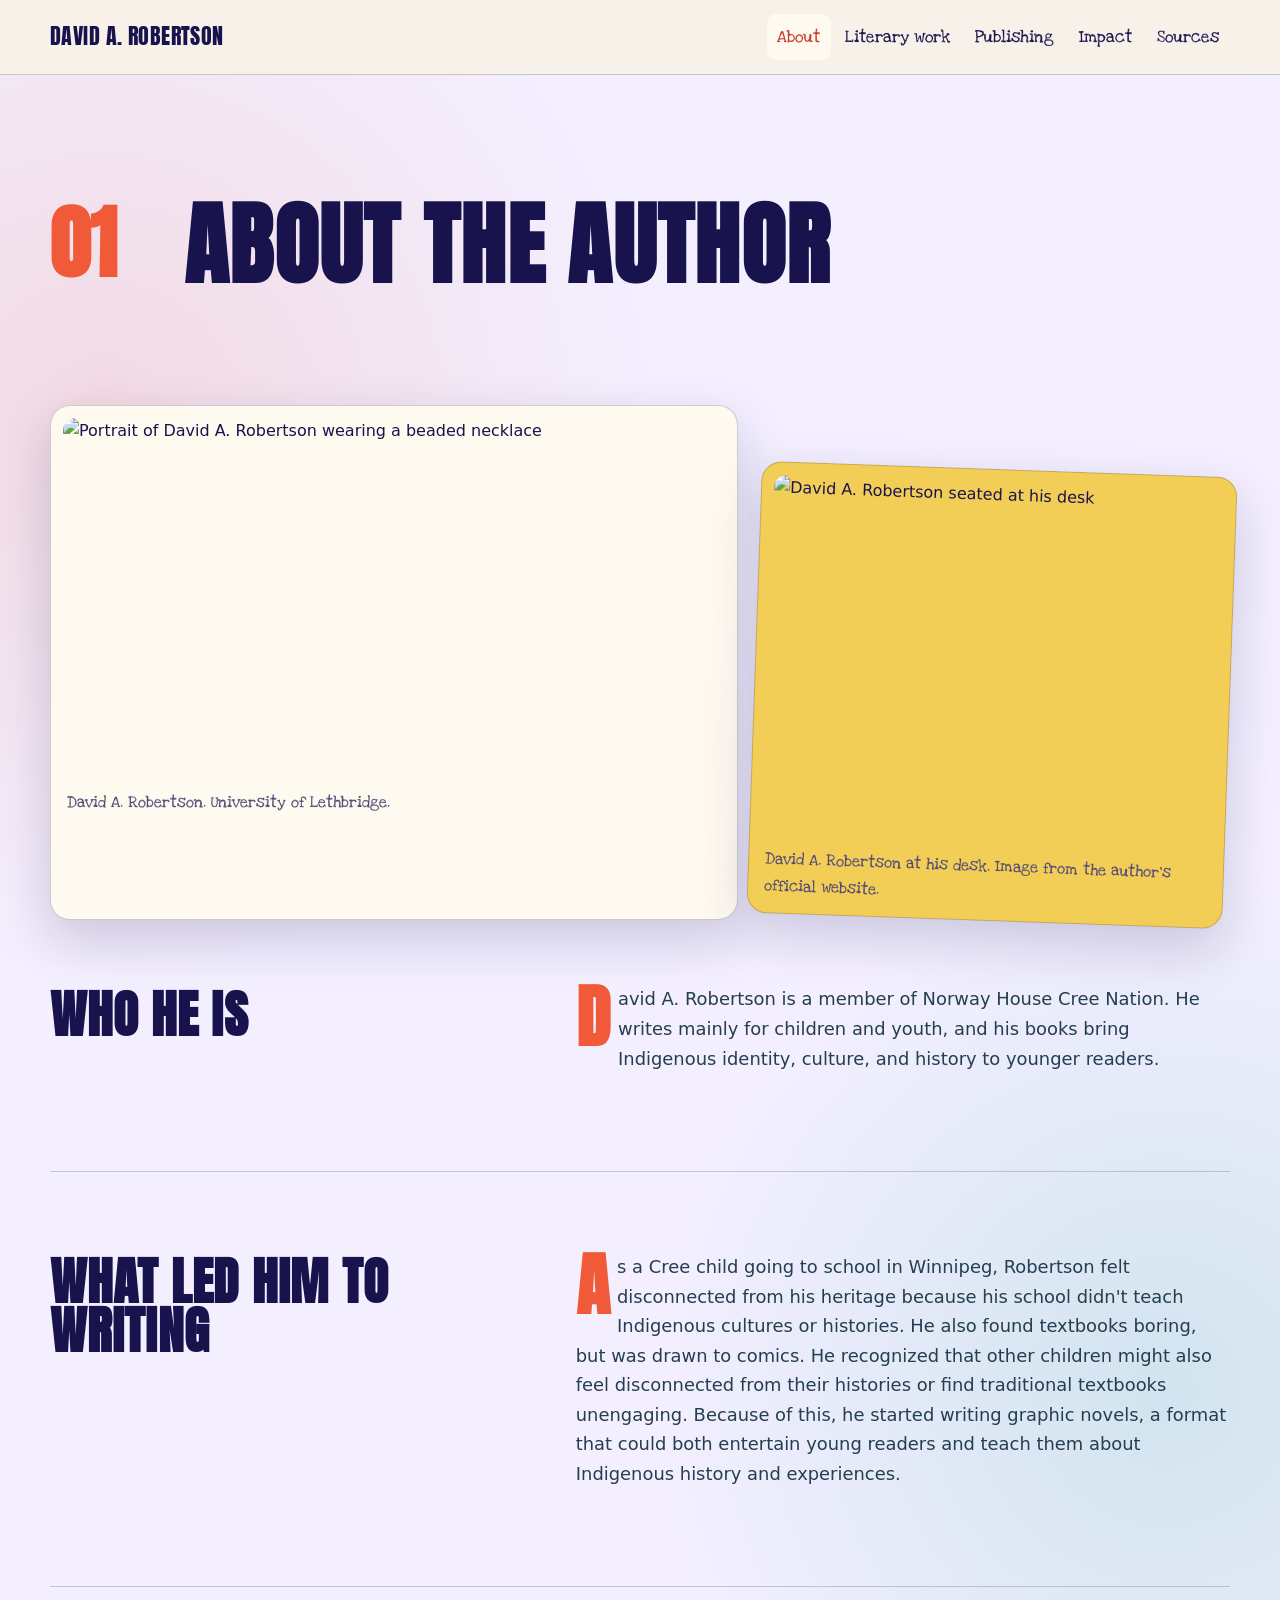
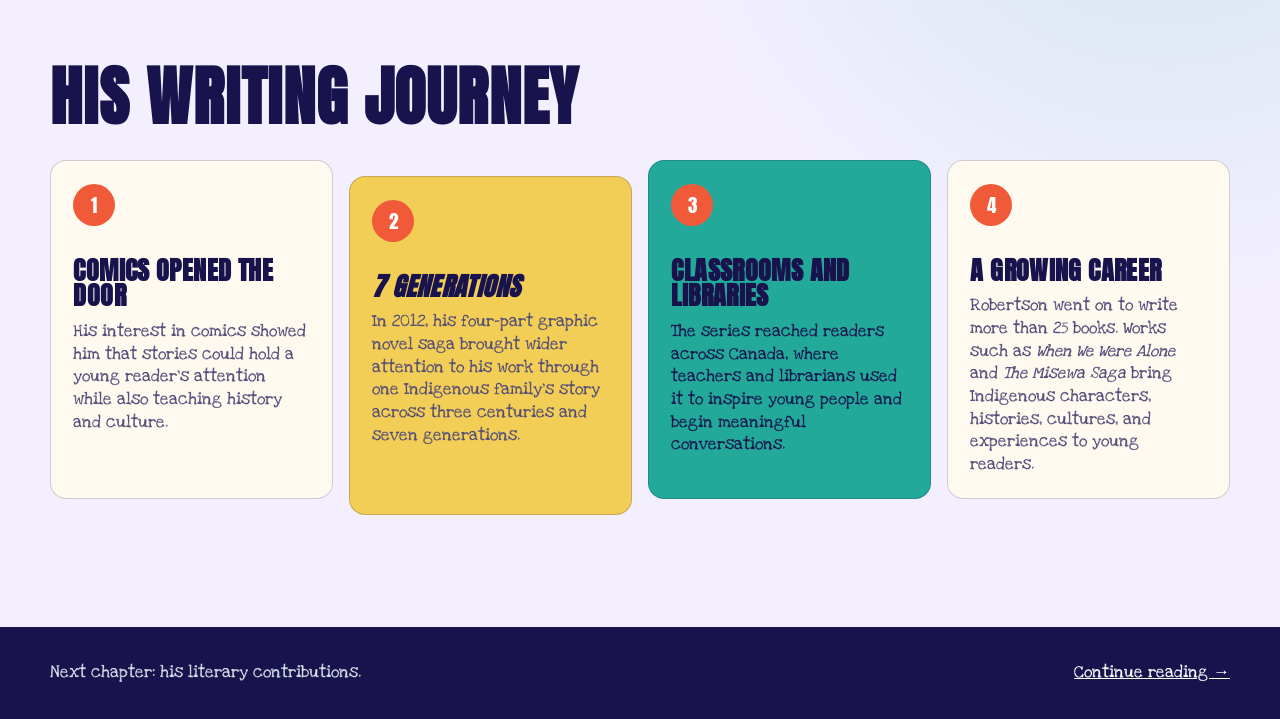
==== about.html @ 805e4390 "Add files via upload" ====
<!doctype html><html lang="en"><head><meta charset="utf-8"><meta name="viewport" content="width=device-width,initial-scale=1"><meta name="description" content="Learn about David A. Robertson and the experiences that led him to writing."><title>About the Author | David A. Robertson</title><link rel="icon" href="/assets/favicon.svg" type="image/svg+xml"><style>
@import url('https://fonts.googleapis.com/css2?family=Anton&family=Love+Ya+Like+A+Sister&display=swap');

:root {
  --ink: #18134d;
  --ink-soft: #514b77;
  --paper: #f3efff;
  --paper-deep: #ddd5ff;
  --white: #fffaf0;
  --red: #f05a38;
  --red-dark: #c83c27;
  --gold: #f3ce56;
  --teal: #22a99a;
  --line: rgba(24, 19, 77, 0.2);
  --shadow: 0 20px 52px rgba(24, 19, 77, 0.18);
  --display: "Anton", Impact, Haettenschweiler, "Arial Narrow Bold", sans-serif;
  --hand: "Love Ya Like A Sister", "Comic Sans MS", cursive;
  --radius: 1.25rem;
  --content: 1180px;
}

* { box-sizing: border-box; }

html { scroll-behavior: smooth; }

body {
  margin: 0;
  overflow-x: hidden;
  color: var(--ink);
  background:
    radial-gradient(circle at 8% 18%, rgba(240,90,56,.14), transparent 25%),
    radial-gradient(circle at 91% 60%, rgba(34,169,154,.16), transparent 28%),
    var(--paper);
  font-family: "Aptos", "Segoe UI", system-ui, sans-serif;
  font-size: 1rem;
  line-height: 1.65;
}

a { color: inherit; }
img { display: block; max-width: 100%; }

.skip-link {
  position: fixed;
  left: 1rem;
  top: -5rem;
  z-index: 100;
  padding: .75rem 1rem;
  background: var(--ink);
  color: white;
  border-radius: .5rem;
}
.skip-link:focus { top: 1rem; }

.site-header {
  position: sticky;
  top: 0;
  z-index: 20;
  background: rgba(247, 242, 232, .94);
  backdrop-filter: blur(14px);
  border-bottom: 1px solid var(--line);
}

.nav-wrap {
  width: min(calc(100% - 2rem), var(--content));
  min-height: 74px;
  margin: auto;
  display: flex;
  align-items: center;
  justify-content: space-between;
  gap: 1.5rem;
}

.brand {
  display: inline-flex;
  align-items: center;
  text-decoration: none;
  font-family: var(--display);
  font-size: 1.35rem;
  line-height: 1;
  text-transform: uppercase;
  letter-spacing: .02em;
}

.brand-mark { display: none; }
.brand-text,
.brand-text span { color: var(--ink); }
.site-nav { display: flex; align-items: center; gap: .2rem; }
.site-nav a {
  padding: .55rem .68rem;
  border-radius: .6rem;
  text-decoration: none;
  font-family: var(--hand);
  font-size: 1.08rem;
  font-weight: 400;
}
.site-nav a:hover,
.site-nav a[aria-current="page"] { background: var(--white); color: var(--red-dark); }

.menu-button {
  display: none;
  width: 44px;
  height: 44px;
  border: 1px solid var(--line);
  border-radius: .75rem;
  color: var(--ink);
  background: var(--white);
  font: inherit;
  font-weight: 800;
}

.menu-icon,
.menu-icon::before,
.menu-icon::after {
  display: block;
  width: 22px;
  height: 3px;
  border-radius: 999px;
  background: currentColor;
}
.menu-icon { position: relative; }
.menu-icon::before,
.menu-icon::after { content: ""; position: absolute; left: 0; }
.menu-icon::before { top: -7px; }
.menu-icon::after { top: 7px; }

.page-shell { overflow: hidden; }
.hero,
.page-intro,
.content-wrap,
.footer-wrap {
  width: min(calc(100% - 2rem), var(--content));
  margin-inline: auto;
}

.hero {
  min-height: min(700px, calc(100svh - 74px));
  display: grid;
  grid-template-columns: 1.08fr .92fr;
  align-items: center;
  gap: clamp(2.5rem, 7vw, 7rem);
  padding-block: clamp(2.25rem, 5vw, 4.5rem);
}

h1, h2, h3, blockquote {
  font-family: var(--display);
  letter-spacing: .015em;
  line-height: .95;
  text-transform: uppercase;
  overflow-wrap: anywhere;
  word-break: break-word;
}

h1 {
  max-width: 820px;
  margin: 0;
  font-size: clamp(3rem, 7vw, 6.6rem);
  font-weight: 900;
}

h1 em { color: var(--red); font-weight: 900; font-style: normal; }
.lede {
  max-width: 650px;
  margin: 1.5rem 0 0;
  color: var(--ink-soft);
  font-family: var(--hand);
  font-size: clamp(1.35rem, 2.5vw, 1.8rem);
  line-height: 1.35;
}

.hero-actions { display: flex; flex-wrap: wrap; gap: .8rem; margin-top: 2rem; }
.button {
  display: inline-flex;
  align-items: center;
  gap: .55rem;
  min-height: 48px;
  padding: .75rem 1.1rem;
  border: 1px solid var(--ink);
  border-radius: 999px;
  text-decoration: none;
  font-weight: 800;
}
.button.primary { color: white; background: var(--ink); }
.button:hover { transform: translateY(-2px); }

.portrait-frame {
  position: relative;
  max-width: 520px;
  margin-left: auto;
  padding: 1rem;
  background: var(--white);
  border: 1px solid var(--line);
  border-radius: 45% 45% 1.5rem 1.5rem;
  box-shadow: var(--shadow);
}
.portrait-frame::before {
  content: "";
  position: absolute;
  inset: -2.3rem -2.3rem auto auto;
  width: 6.5rem;
  height: 6.5rem;
  border: 12px solid var(--gold);
  border-radius: 50%;
  z-index: -1;
}
.portrait-frame img {
  width: 100%;
  aspect-ratio: 4 / 5;
  object-fit: cover;
  border-radius: 42% 42% .9rem .9rem;
}
.photo-note { margin: .7rem .25rem .1rem; color: var(--ink-soft); font-family: var(--hand); font-size: 1rem; }

.featured-works {
  width: min(calc(100% - 2rem), var(--content));
  margin: 0 auto clamp(4rem, 8vw, 7rem);
  display: grid;
  grid-template-columns: minmax(220px, .7fr) minmax(0, 1.3fr);
  gap: clamp(2rem, 5vw, 5rem);
  align-items: center;
}
.featured-works h2 { margin: 0 0 1rem; font-size: clamp(2.4rem, 5vw, 4.6rem); }
.featured-works p { margin: 0; color: var(--ink-soft); font-family: var(--hand); font-size: 1.25rem; line-height: 1.35; }
.cover-fan { display: grid; grid-template-columns: repeat(3, 1fr); align-items: end; gap: 1rem; }
.cover-fan figure { margin: 0; padding: .65rem; background: var(--white); border: 1px solid var(--line); border-radius: 1rem; box-shadow: var(--shadow); }
.cover-fan figure:nth-child(2) { transform: translateY(-1rem) rotate(-2deg); background: var(--gold); }
.cover-fan figure:nth-child(3) { transform: rotate(2deg); }
.cover-fan img { width: 100%; aspect-ratio: 2 / 3; object-fit: cover; border-radius: .55rem; }
.cover-fan figcaption { padding: .6rem .15rem .1rem; font-family: var(--hand); font-size: 1rem; line-height: 1.15; }

.chapter-strip {
  border-block: 1px solid var(--line);
  background: var(--white);
}
.chapter-grid {
  width: min(calc(100% - 2rem), var(--content));
  margin: auto;
  padding-block: 1.5rem;
  display: grid;
  grid-template-columns: repeat(4, 1fr);
  gap: 1px;
  background: var(--line);
}
.chapter-grid a {
  display: block;
  min-height: 170px;
  padding: 1.4rem;
  background: var(--white);
  text-decoration: none;
}
.chapter-grid a:hover { background: var(--paper); }
.chapter-no { color: var(--red); font-size: .8rem; font-weight: 900; }
.chapter-grid strong { display: block; margin-top: 2.1rem; font-family: Georgia, serif; font-size: 1.25rem; }
.chapter-grid span:last-child { color: var(--ink-soft); font-family: var(--hand); font-size: 1.08rem; line-height: 1.3; }

.page-intro { padding-block: clamp(4rem, 10vw, 8rem) clamp(2.5rem, 6vw, 5rem); }
.page-intro h1 { font-size: clamp(3.1rem, 7vw, 6rem); }
.page-kicker {
  display: grid;
  grid-template-columns: 110px 1fr;
  gap: 1.5rem;
  align-items: start;
}
.page-number { color: var(--red); font: 900 clamp(3rem, 7vw, 5rem)/1 var(--display); }

.content-wrap { padding-bottom: clamp(4rem, 10vw, 8rem); }
.story-grid { display: grid; grid-template-columns: minmax(0, .8fr) minmax(0, 1.2fr); gap: clamp(2rem, 7vw, 7rem); align-items: start; }
.story-grid + .story-grid { margin-top: 5rem; padding-top: 5rem; border-top: 1px solid var(--line); }
.section-label { position: sticky; top: 110px; }
.section-label h2 { margin: .4rem 0 0; font-size: clamp(2rem, 4vw, 3.6rem); font-weight: 900; }
.section-copy { color: #253e51; font-size: 1.12rem; }
.section-copy p:first-child { margin-top: 0; }
.section-copy > p:first-child::first-letter { float: left; margin: .08em .12em 0 0; color: var(--red); font: 900 4.3rem/.8 var(--display); }

.pull-quote {
  margin: 2rem 0;
  padding: 1.5rem 0 1.5rem 1.5rem;
  border-left: 5px solid var(--gold);
  color: var(--ink);
  font-family: var(--hand);
  font-size: clamp(1.6rem, 3vw, 2.45rem);
  text-transform: none;
  letter-spacing: 0;
  line-height: 1.2;
}

.timeline { list-style: none; padding: 0; margin: 1.5rem 0 0; }
.timeline li {
  display: grid;
  grid-template-columns: 78px 1fr;
  gap: 1rem;
  padding: 1.15rem 0;
  border-top: 1px solid var(--line);
}
.timeline strong { color: var(--red-dark); }

.impact-list { display: grid; gap: 1rem; margin: 2rem 0 0; }
.impact-card {
  display: grid;
  grid-template-columns: 44px 1fr;
  gap: 1rem;
  padding: 1.3rem;
  background: var(--white);
  border: 1px solid var(--line);
  border-radius: 1rem;
}
.impact-card b { display: block; margin-bottom: .25rem; }
.impact-icon { display: grid; place-items: center; width: 44px; height: 44px; color: white; background: var(--red); border-radius: 50%; font-family: Georgia, serif; font-weight: 800; }

.portrait-collage {
  display: grid;
  grid-template-columns: 1.3fr .9fr;
  gap: 1rem;
  margin: 2.5rem 0 4rem;
}
.portrait-collage figure { margin: 0; padding: .75rem; background: var(--white); border: 1px solid var(--line); border-radius: 1.25rem; box-shadow: var(--shadow); }
.portrait-collage figure:nth-child(2) { margin-top: 4rem; background: var(--gold); transform: rotate(2deg); }
.portrait-collage img { width: 100%; height: 360px; object-fit: cover; border-radius: .8rem; }

.works-gallery {
  display: grid;
  grid-template-columns: repeat(4, 1fr);
  gap: 1.1rem;
  margin: 2.5rem 0 4rem;
}
.work-card { margin: 0; padding: .8rem; color: var(--ink); background: var(--white); border: 1px solid var(--line); border-radius: 1rem; box-shadow: 0 12px 28px rgba(24,19,77,.12); }
.work-card:nth-child(even) { transform: translateY(1.6rem) rotate(1.5deg); background: var(--gold); }
.work-card img { width: 100%; aspect-ratio: 2/3; object-fit: cover; border-radius: .55rem; }
.work-card figcaption { padding: .75rem .2rem .15rem; font-family: var(--hand); font-size: 1.05rem; line-height: 1.2; }

.source-list { display: grid; gap: 1rem; }
.source-card {
  display: grid;
  grid-template-columns: 1fr auto;
  align-items: center;
  gap: 2rem;
  padding: 1.5rem;
  background: var(--white);
  border: 1px solid var(--line);
  border-radius: 1rem;
  text-decoration: none;
}
.source-card:hover { border-color: var(--red); transform: translateY(-2px); box-shadow: 0 10px 26px rgba(17,37,58,.08); }
.source-card h3 { margin: 0 0 .35rem; font-size: 1.3rem; }
.source-card p { margin: 0; color: var(--ink-soft); font-family: var(--hand); font-size: 1.08rem; line-height: 1.3; }
.source-arrow { color: var(--red); font-size: 1.5rem; }

.book-band {
  margin-top: 3rem;
  padding: clamp(2rem, 5vw, 4rem);
  color: var(--ink);
  background: var(--gold);
  border-radius: var(--radius);
}
.book-band h2 { max-width: 700px; margin: 0; font-size: clamp(2rem, 5vw, 4rem); font-weight: 900; }
.book-band p { max-width: 680px; color: var(--ink); font-family: var(--hand); font-size: 1.25rem; line-height: 1.35; }

.publishing-visual {
  display: grid;
  grid-template-columns: minmax(0, .8fr) minmax(0, 1.2fr);
  gap: clamp(2rem, 6vw, 6rem);
  align-items: center;
  margin-bottom: clamp(4rem, 8vw, 7rem);
}
.imprint-card {
  margin: 0;
  padding: clamp(1.5rem, 4vw, 3rem);
  display: grid;
  place-items: center;
  min-height: 330px;
  background: var(--white);
  border: 1px solid var(--line);
  border-radius: 2rem 2rem .8rem 2rem;
  box-shadow: var(--shadow);
}
.imprint-card img { width: min(100%, 360px); }
.publishing-copy h2 { margin: 0 0 1rem; font-size: clamp(2.5rem, 5vw, 4.5rem); }
.publishing-copy p { color: #253e51; font-size: 1.12rem; }
.advocacy-flow { margin: 0 0 clamp(4rem, 8vw, 7rem); padding: clamp(1.5rem, 4vw, 3rem); background: var(--ink); border-radius: var(--radius); color: white; }
.advocacy-flow h2 { max-width: 850px; margin: 0 0 2rem; color: var(--gold); font-size: clamp(2.2rem, 5vw, 4.2rem); }
.flow-grid { display: grid; grid-template-columns: repeat(3, 1fr); gap: 2.4rem; }
.flow-step { position: relative; min-height: 210px; padding: 1.4rem; color: var(--ink); background: var(--white); border-radius: 1rem; }
.flow-step:not(:last-child)::after { content: "→"; position: absolute; right: -2rem; top: 50%; transform: translateY(-50%); color: var(--gold); font: 900 2rem/1 var(--display); }
.flow-step span { display: grid; place-items: center; width: 42px; height: 42px; margin-bottom: 1.8rem; color: white; background: var(--red); border-radius: 50%; font-family: var(--display); font-size: 1.2rem; }
.flow-step h3 { margin: 0 0 .65rem; font-size: 1.55rem; line-height: 1; }
.flow-step p { margin: 0; color: var(--ink-soft); font-family: var(--hand); font-size: 1.08rem; line-height: 1.35; }
.format-band { padding: clamp(1.5rem, 4vw, 3rem); background: var(--gold); border-radius: var(--radius); }
.format-band h2 { margin: 0 0 1.4rem; font-size: clamp(2rem, 4vw, 3.4rem); }
.format-list { display: flex; flex-wrap: wrap; gap: .7rem; }
.format-list span { padding: .6rem .9rem; background: var(--white); border: 1px solid var(--ink); border-radius: 999px; font-family: var(--hand); font-size: 1.08rem; }

.journey-section { margin-top: 5rem; padding-top: 5rem; border-top: 1px solid var(--line); }
.journey-section > h2 { max-width: 760px; margin: 0 0 2rem; font-size: clamp(2.5rem, 5vw, 4.6rem); }
.journey-track { display: grid; grid-template-columns: repeat(4, 1fr); gap: 1rem; }
.journey-card { position: relative; min-height: 270px; padding: 1.4rem; background: var(--white); border: 1px solid var(--line); border-radius: 1rem; }
.journey-card:nth-child(2) { background: var(--gold); transform: translateY(1rem); }
.journey-card:nth-child(3) { background: var(--teal); color: var(--ink); }
.journey-card > span { display: grid; place-items: center; width: 42px; height: 42px; margin-bottom: 2rem; color: white; background: var(--red); border-radius: 50%; font-family: var(--display); font-size: 1.2rem; }
.journey-card h3 { margin: 0 0 .7rem; font-size: 1.6rem; line-height: 1; }
.journey-card p { margin: 0; color: var(--ink-soft); font-family: var(--hand); font-size: 1.05rem; line-height: 1.35; }
.journey-card:nth-child(3) p { color: var(--ink); }

.site-footer { color: #d8e1e8; background: var(--ink); }
.footer-wrap { padding-block: 2rem; display: flex; align-items: center; justify-content: space-between; gap: 1rem; }
.footer-wrap p { margin: 0; font-family: var(--hand); font-size: 1.05rem; }
.footer-wrap a { color: white; }

@media (max-width: 900px) {
  .menu-button { display: grid; place-items: center; padding: 0; }
  .site-nav {
    display: none;
    position: absolute;
    top: 66px;
    left: 1rem;
    right: 1rem;
    padding: .7rem;
    background: var(--white);
    border: 1px solid var(--line);
    border-radius: 1rem;
    box-shadow: var(--shadow);
  }
  .site-nav[data-open="true"] { display: grid; }
  .site-nav a { padding: .8rem; }
  .hero { grid-template-columns: 1fr; min-height: auto; }
  .featured-works,
  .publishing-visual { grid-template-columns: 1fr; }
  .flow-grid { grid-template-columns: 1fr; gap: 1rem; }
  .journey-track { grid-template-columns: repeat(2, 1fr); }
  .flow-step { min-height: 0; }
  .flow-step:not(:last-child)::after { content: "↓"; right: auto; left: 50%; top: auto; bottom: -1.45rem; transform: translateX(-50%); z-index: 2; }
  .portrait-frame { width: min(100%, 520px); margin: 0 auto; }
  .chapter-grid { grid-template-columns: repeat(2, 1fr); }
  .story-grid { grid-template-columns: 1fr; gap: 1.5rem; }
  .works-gallery { grid-template-columns: repeat(2, 1fr); }
  .section-label { position: static; }
  .page-kicker { grid-template-columns: 72px 1fr; }
}

@media (max-width: 580px) {
  .brand { font-size: 1.05rem; }
  .hero { gap: 2rem; padding-block: 2rem; }
  .hero h1 { font-size: clamp(2.8rem, 14vw, 4rem); }
  .lede { margin-top: 1rem; font-size: 1.2rem; }
  .hero-actions { margin-top: 1.25rem; }
  .portrait-frame { max-width: 340px; }
  .featured-works { margin-top: 1rem; }
  .cover-fan { gap: .45rem; }
  .cover-fan figure { padding: .35rem; border-radius: .65rem; }
  .cover-fan figcaption { font-size: .84rem; }
  .journey-track { grid-template-columns: 1fr; }
  .journey-card { min-height: 0; }
  .journey-card:nth-child(2) { transform: none; }
  .chapter-grid { grid-template-columns: 1fr; }
  .chapter-grid a { min-height: 130px; }
  .page-kicker { display: block; }
  .page-intro h1 { font-size: clamp(2.5rem, 16vw, 4rem); max-width: 100%; }
  .section-label h2 { font-size: clamp(2rem, 12vw, 3rem); max-width: 100%; }
  .page-number { margin-bottom: 1rem; }
  .timeline li { grid-template-columns: 62px 1fr; }
  .source-card { grid-template-columns: 1fr; gap: .6rem; }
  .portrait-collage { grid-template-columns: 1fr; }
  .portrait-collage figure:nth-child(2) { margin-top: 0; }
  .footer-wrap { align-items: flex-start; flex-direction: column; }
}

@media (prefers-reduced-motion: no-preference) {
  .button, .source-card { transition: transform .2s ease, box-shadow .2s ease, border-color .2s ease; }
}

</style><script>
document.addEventListener('DOMContentLoaded', () => {
  const menuButton = document.querySelector('.menu-button');
  const nav = document.querySelector('.site-nav');

  if (menuButton && nav) {
    menuButton.addEventListener('click', () => {
      const next = nav.dataset.open !== 'true';
      nav.dataset.open = String(next);
      menuButton.setAttribute('aria-expanded', String(next));
      menuButton.setAttribute('aria-label', next ? 'Close navigation' : 'Open navigation');
    });

    nav.addEventListener('click', () => {
      nav.dataset.open = 'false';
      menuButton.setAttribute('aria-expanded', 'false');
      menuButton.setAttribute('aria-label', 'Open navigation');
    });
  }
});

</script></head><body><a class="skip-link" href="#main">Skip to content</a>
<header class="site-header"><div class="nav-wrap"><a class="brand" href="/"><span class="brand-text">David A. Robertson</span></a><button class="menu-button" type="button" aria-label="Open navigation" aria-expanded="false"><span class="menu-icon" aria-hidden="true"></span></button><nav class="site-nav" aria-label="Main navigation"><a href="/about" aria-current="page">About</a><a href="/literary-contributions">Literary work</a><a href="/publishing-advocacy">Publishing</a><a href="/impact-legacy">Impact</a><a href="/sources">Sources</a></nav></div></header>
<main id="main"><header class="page-intro"><div class="page-kicker"><span class="page-number">01</span><div><h1>About the Author</h1></div></div></header><div class="content-wrap">
<div class="portrait-collage" aria-label="Portraits of David A. Robertson"><figure><img src="/assets/images/author-lethbridge.jpg" alt="Portrait of David A. Robertson wearing a beaded necklace"><figcaption class="photo-note">David A. Robertson. University of Lethbridge.</figcaption></figure><figure><img src="/assets/images/author-desk.jpg" alt="David A. Robertson seated at his desk"><figcaption class="photo-note">David A. Robertson at his desk. Image from the author’s official website.</figcaption></figure></div>
<section class="story-grid"><div class="section-label"><h2>Who He Is</h2></div><div class="section-copy"><p>David A. Robertson is a member of Norway House Cree Nation. He writes mainly for children and youth, and his books bring Indigenous identity, culture, and history to younger readers.</p></div></section>
<section class="story-grid"><div class="section-label"><h2>What Led Him to Writing</h2></div><div class="section-copy"><p>As a Cree child going to school in Winnipeg, Robertson felt disconnected from his heritage because his school didn't teach Indigenous cultures or histories. He also found textbooks boring, but was drawn to comics. He recognized that other children might also feel disconnected from their histories or find traditional textbooks unengaging. Because of this, he started writing graphic novels, a format that could both entertain young readers and teach them about Indigenous history and experiences.</p></div></section>
<section class="journey-section" aria-labelledby="journey-title"><h2 id="journey-title">His Writing Journey</h2><div class="journey-track"><article class="journey-card"><span>1</span><h3>Comics Opened the Door</h3><p>His interest in comics showed him that stories could hold a young reader’s attention while also teaching history and culture.</p></article><article class="journey-card"><span>2</span><h3><cite>7 Generations</cite></h3><p>In 2012, his four-part graphic novel saga brought wider attention to his work through one Indigenous family’s story across three centuries and seven generations.</p></article><article class="journey-card"><span>3</span><h3>Classrooms and Libraries</h3><p>The series reached readers across Canada, where teachers and librarians used it to inspire young people and begin meaningful conversations.</p></article><article class="journey-card"><span>4</span><h3>A Growing Career</h3><p>Robertson went on to write more than 25 books. Works such as <cite>When We Were Alone</cite> and <cite>The Misewa Saga</cite> bring Indigenous characters, histories, cultures, and experiences to young readers.</p></article></div></section>
</div></main><footer class="site-footer"><div class="footer-wrap"><p>Next chapter: his literary contributions.</p><p><a href="/literary-contributions">Continue reading →</a></p></div></footer></body></html>
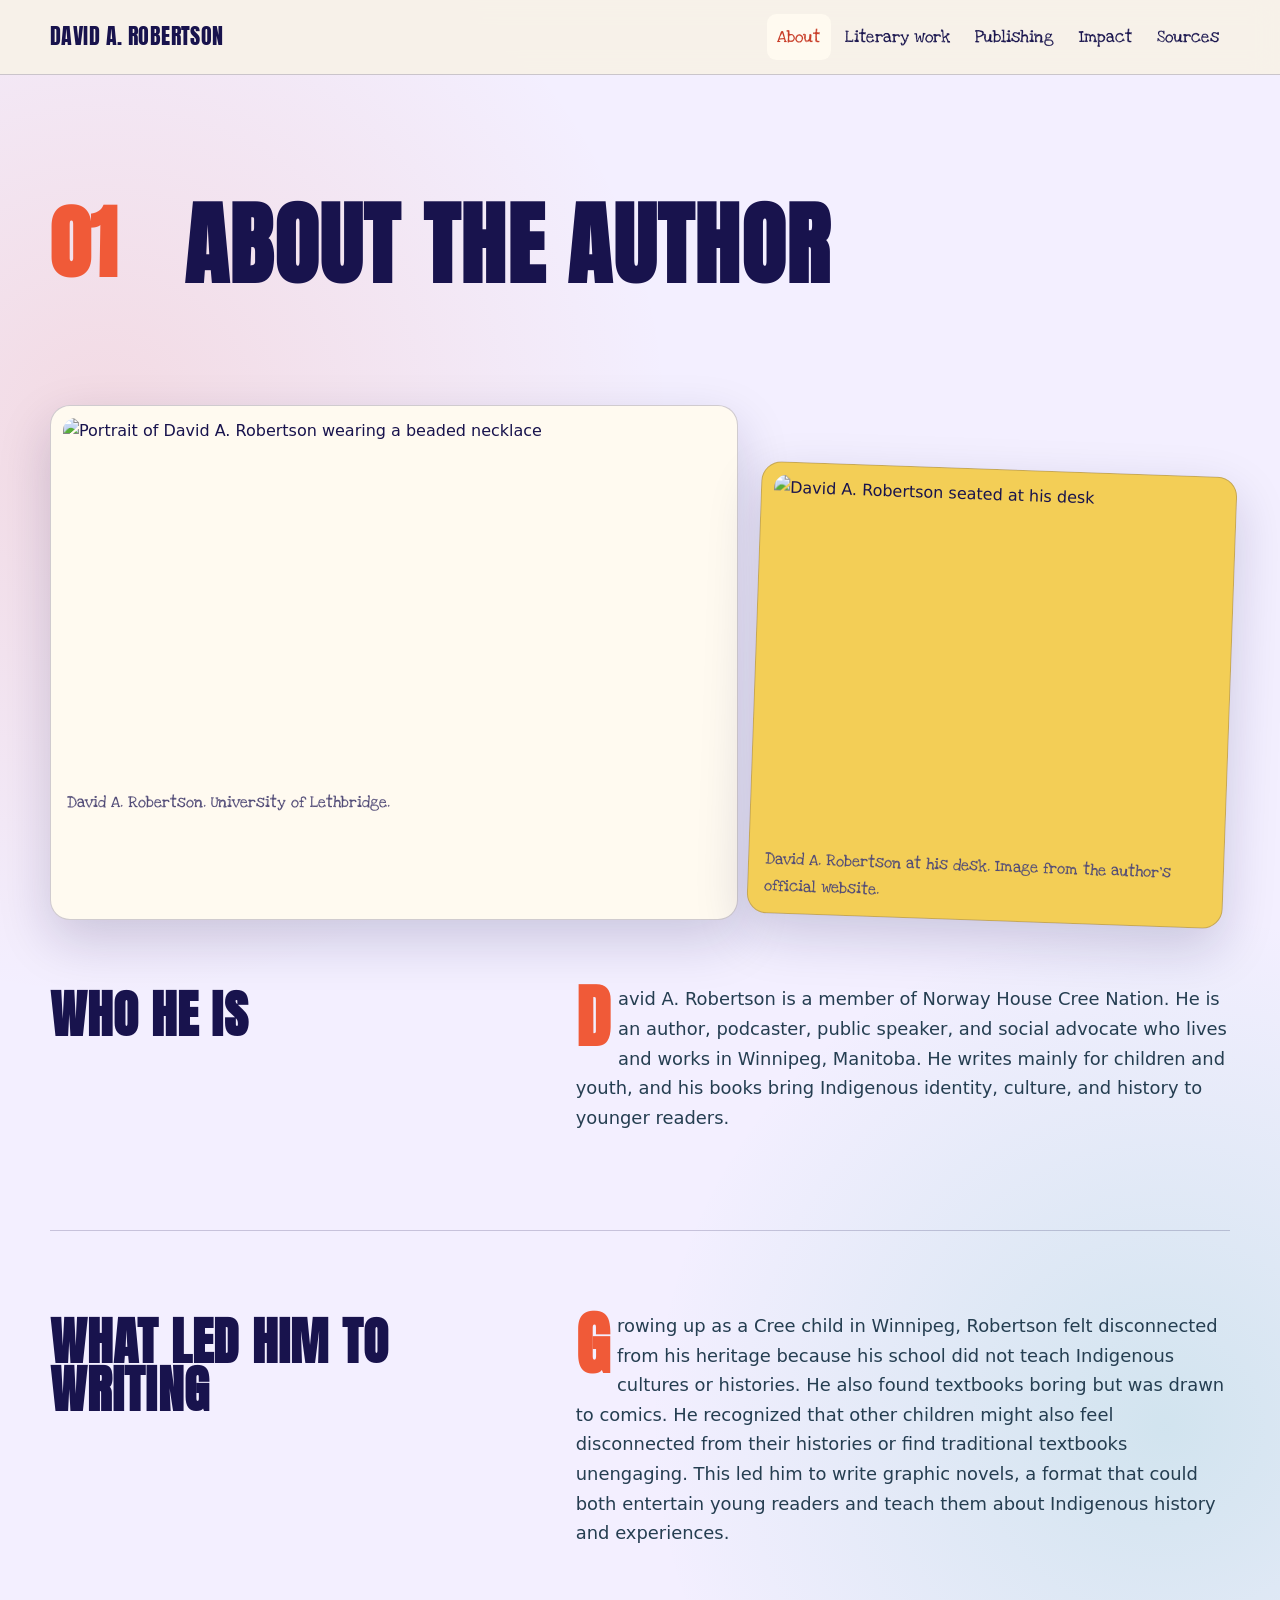
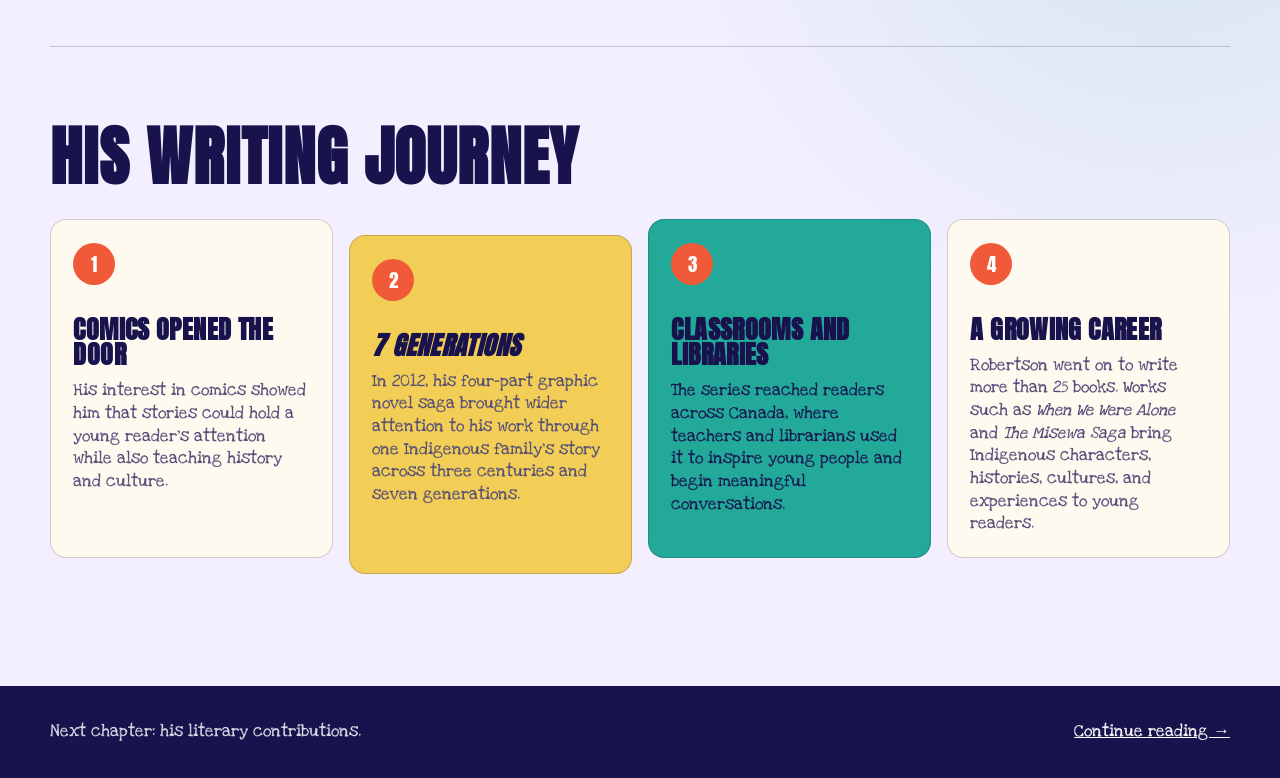
==== commit 2187932f: "Add files via upload" ====
--- a/about.html
+++ b/about.html
@@ -491,8 +491,8 @@
 <header class="site-header"><div class="nav-wrap"><a class="brand" href="/"><span class="brand-text">David A. Robertson</span></a><button class="menu-button" type="button" aria-label="Open navigation" aria-expanded="false"><span class="menu-icon" aria-hidden="true"></span></button><nav class="site-nav" aria-label="Main navigation"><a href="/about" aria-current="page">About</a><a href="/literary-contributions">Literary work</a><a href="/publishing-advocacy">Publishing</a><a href="/impact-legacy">Impact</a><a href="/sources">Sources</a></nav></div></header>
 <main id="main"><header class="page-intro"><div class="page-kicker"><span class="page-number">01</span><div><h1>About the Author</h1></div></div></header><div class="content-wrap">
 <div class="portrait-collage" aria-label="Portraits of David A. Robertson"><figure><img src="/assets/images/author-lethbridge.jpg" alt="Portrait of David A. Robertson wearing a beaded necklace"><figcaption class="photo-note">David A. Robertson. University of Lethbridge.</figcaption></figure><figure><img src="/assets/images/author-desk.jpg" alt="David A. Robertson seated at his desk"><figcaption class="photo-note">David A. Robertson at his desk. Image from the author’s official website.</figcaption></figure></div>
-<section class="story-grid"><div class="section-label"><h2>Who He Is</h2></div><div class="section-copy"><p>David A. Robertson is a member of Norway House Cree Nation. He writes mainly for children and youth, and his books bring Indigenous identity, culture, and history to younger readers.</p></div></section>
-<section class="story-grid"><div class="section-label"><h2>What Led Him to Writing</h2></div><div class="section-copy"><p>As a Cree child going to school in Winnipeg, Robertson felt disconnected from his heritage because his school didn't teach Indigenous cultures or histories. He also found textbooks boring, but was drawn to comics. He recognized that other children might also feel disconnected from their histories or find traditional textbooks unengaging. Because of this, he started writing graphic novels, a format that could both entertain young readers and teach them about Indigenous history and experiences.</p></div></section>
+<section class="story-grid"><div class="section-label"><h2>Who He Is</h2></div><div class="section-copy"><p>David A. Robertson is a member of Norway House Cree Nation. He is an author, podcaster, public speaker, and social advocate who lives and works in Winnipeg, Manitoba. He writes mainly for children and youth, and his books bring Indigenous identity, culture, and history to younger readers.</p></div></section>
+<section class="story-grid"><div class="section-label"><h2>What Led Him to Writing</h2></div><div class="section-copy"><p>Growing up as a Cree child in Winnipeg, Robertson felt disconnected from his heritage because his school did not teach Indigenous cultures or histories. He also found textbooks boring but was drawn to comics. He recognized that other children might also feel disconnected from their histories or find traditional textbooks unengaging. This led him to write graphic novels, a format that could both entertain young readers and teach them about Indigenous history and experiences.</p></div></section>
 <section class="journey-section" aria-labelledby="journey-title"><h2 id="journey-title">His Writing Journey</h2><div class="journey-track"><article class="journey-card"><span>1</span><h3>Comics Opened the Door</h3><p>His interest in comics showed him that stories could hold a young reader’s attention while also teaching history and culture.</p></article><article class="journey-card"><span>2</span><h3><cite>7 Generations</cite></h3><p>In 2012, his four-part graphic novel saga brought wider attention to his work through one Indigenous family’s story across three centuries and seven generations.</p></article><article class="journey-card"><span>3</span><h3>Classrooms and Libraries</h3><p>The series reached readers across Canada, where teachers and librarians used it to inspire young people and begin meaningful conversations.</p></article><article class="journey-card"><span>4</span><h3>A Growing Career</h3><p>Robertson went on to write more than 25 books. Works such as <cite>When We Were Alone</cite> and <cite>The Misewa Saga</cite> bring Indigenous characters, histories, cultures, and experiences to young readers.</p></article></div></section>
 </div></main><footer class="site-footer"><div class="footer-wrap"><p>Next chapter: his literary contributions.</p><p><a href="/literary-contributions">Continue reading →</a></p></div></footer></body></html>
 
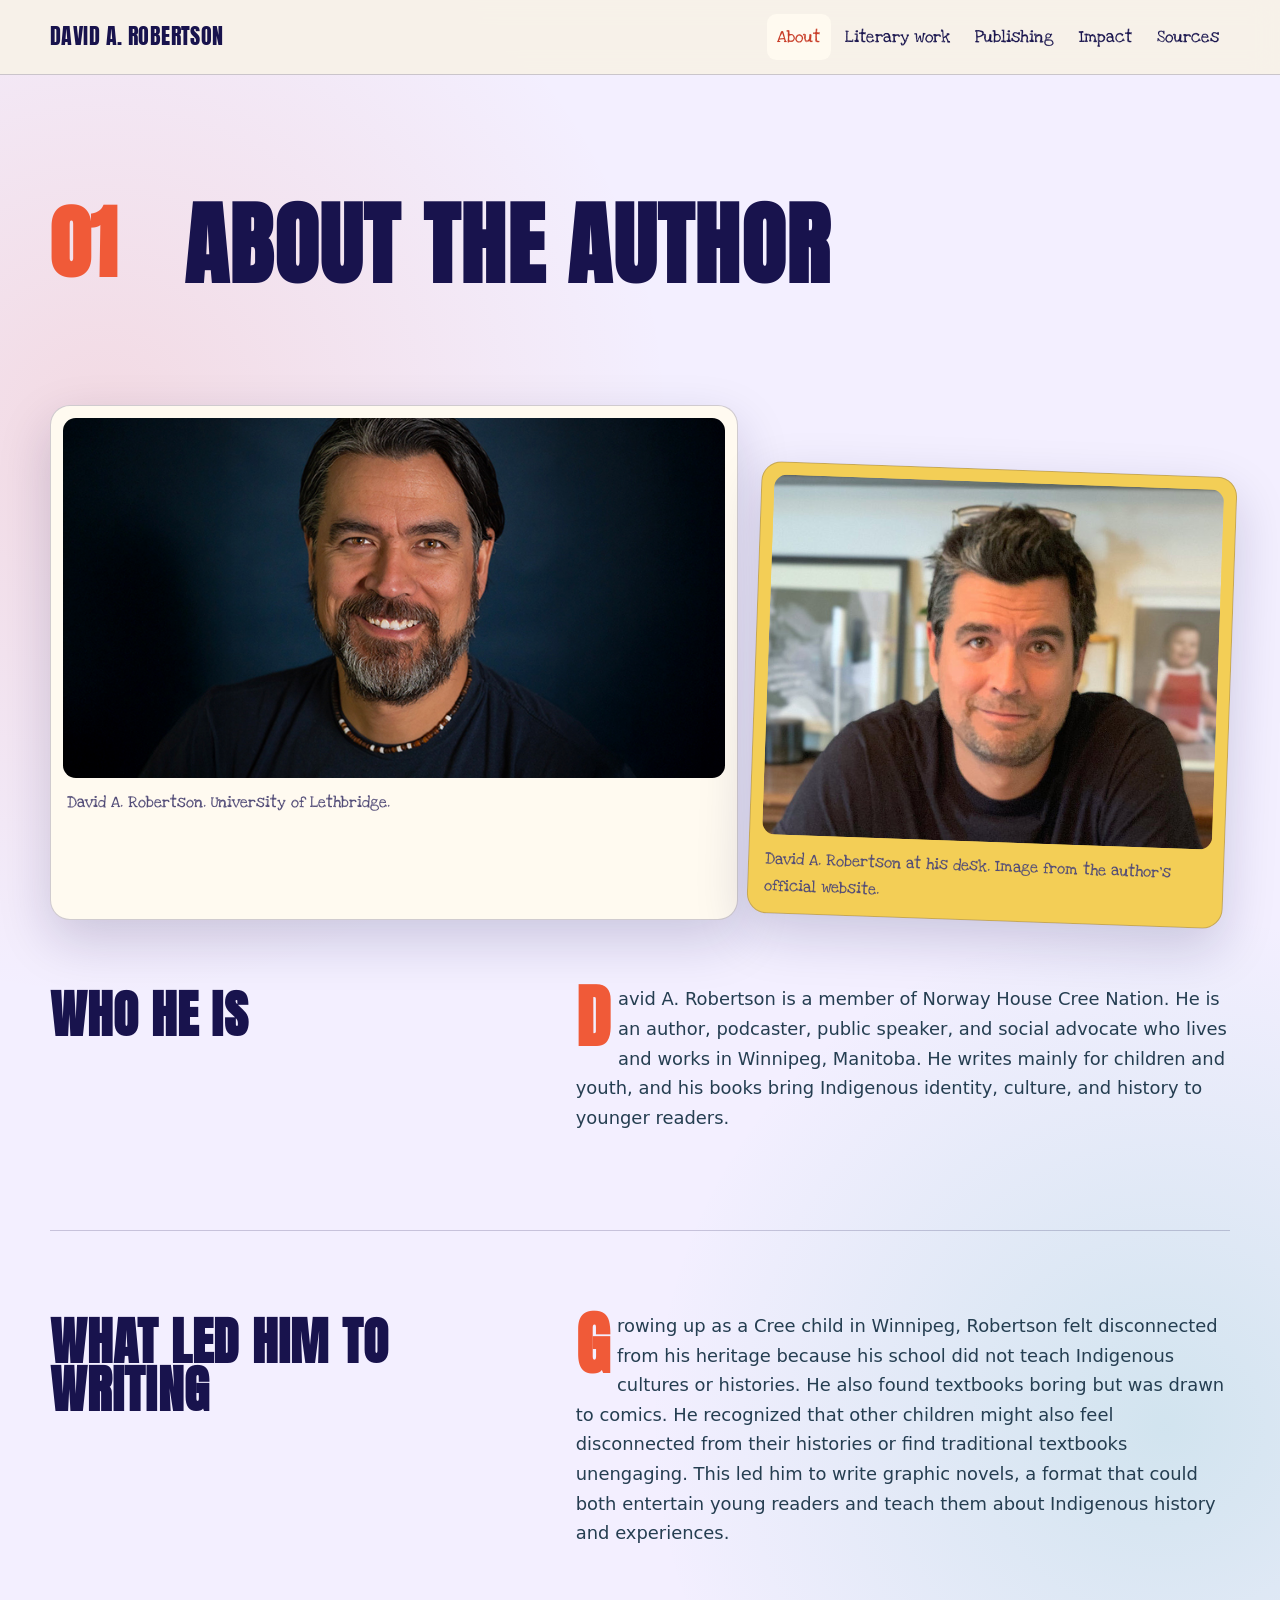
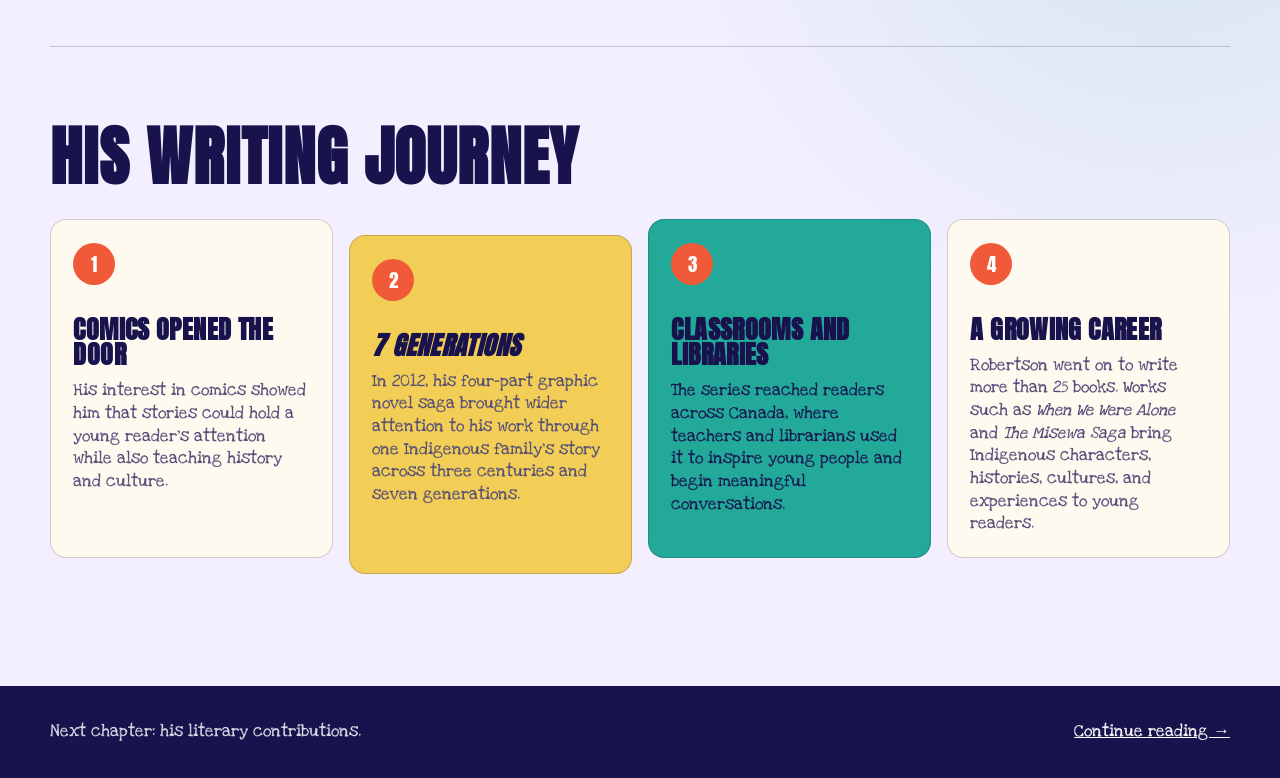
==== commit 363c7bd3: "Add files via upload" ====
--- a/about.html
+++ b/about.html
@@ -1,4 +1,4 @@
-<!doctype html><html lang="en"><head><meta charset="utf-8"><meta name="viewport" content="width=device-width,initial-scale=1"><meta name="description" content="Learn about David A. Robertson and the experiences that led him to writing."><title>About the Author | David A. Robertson</title><link rel="icon" href="/assets/favicon.svg" type="image/svg+xml"><style>
+<!doctype html><html lang="en"><head><meta charset="utf-8"><meta name="viewport" content="width=device-width,initial-scale=1"><meta name="description" content="Learn about David A. Robertson and the experiences that led him to writing."><title>About the Author | David A. Robertson</title><link rel="icon" href="/favicon.svg" type="image/svg+xml"><style>
 @import url('https://fonts.googleapis.com/css2?family=Anton&family=Love+Ya+Like+A+Sister&display=swap');
 
 :root {
@@ -490,7 +490,7 @@
 </script></head><body><a class="skip-link" href="#main">Skip to content</a>
 <header class="site-header"><div class="nav-wrap"><a class="brand" href="/"><span class="brand-text">David A. Robertson</span></a><button class="menu-button" type="button" aria-label="Open navigation" aria-expanded="false"><span class="menu-icon" aria-hidden="true"></span></button><nav class="site-nav" aria-label="Main navigation"><a href="/about" aria-current="page">About</a><a href="/literary-contributions">Literary work</a><a href="/publishing-advocacy">Publishing</a><a href="/impact-legacy">Impact</a><a href="/sources">Sources</a></nav></div></header>
 <main id="main"><header class="page-intro"><div class="page-kicker"><span class="page-number">01</span><div><h1>About the Author</h1></div></div></header><div class="content-wrap">
-<div class="portrait-collage" aria-label="Portraits of David A. Robertson"><figure><img src="/assets/images/author-lethbridge.jpg" alt="Portrait of David A. Robertson wearing a beaded necklace"><figcaption class="photo-note">David A. Robertson. University of Lethbridge.</figcaption></figure><figure><img src="/assets/images/author-desk.jpg" alt="David A. Robertson seated at his desk"><figcaption class="photo-note">David A. Robertson at his desk. Image from the author’s official website.</figcaption></figure></div>
+<div class="portrait-collage" aria-label="Portraits of David A. Robertson"><figure><img src="/author-lethbridge.jpg" alt="Portrait of David A. Robertson wearing a beaded necklace"><figcaption class="photo-note">David A. Robertson. University of Lethbridge.</figcaption></figure><figure><img src="/author-desk.jpg" alt="David A. Robertson seated at his desk"><figcaption class="photo-note">David A. Robertson at his desk. Image from the author’s official website.</figcaption></figure></div>
 <section class="story-grid"><div class="section-label"><h2>Who He Is</h2></div><div class="section-copy"><p>David A. Robertson is a member of Norway House Cree Nation. He is an author, podcaster, public speaker, and social advocate who lives and works in Winnipeg, Manitoba. He writes mainly for children and youth, and his books bring Indigenous identity, culture, and history to younger readers.</p></div></section>
 <section class="story-grid"><div class="section-label"><h2>What Led Him to Writing</h2></div><div class="section-copy"><p>Growing up as a Cree child in Winnipeg, Robertson felt disconnected from his heritage because his school did not teach Indigenous cultures or histories. He also found textbooks boring but was drawn to comics. He recognized that other children might also feel disconnected from their histories or find traditional textbooks unengaging. This led him to write graphic novels, a format that could both entertain young readers and teach them about Indigenous history and experiences.</p></div></section>
 <section class="journey-section" aria-labelledby="journey-title"><h2 id="journey-title">His Writing Journey</h2><div class="journey-track"><article class="journey-card"><span>1</span><h3>Comics Opened the Door</h3><p>His interest in comics showed him that stories could hold a young reader’s attention while also teaching history and culture.</p></article><article class="journey-card"><span>2</span><h3><cite>7 Generations</cite></h3><p>In 2012, his four-part graphic novel saga brought wider attention to his work through one Indigenous family’s story across three centuries and seven generations.</p></article><article class="journey-card"><span>3</span><h3>Classrooms and Libraries</h3><p>The series reached readers across Canada, where teachers and librarians used it to inspire young people and begin meaningful conversations.</p></article><article class="journey-card"><span>4</span><h3>A Growing Career</h3><p>Robertson went on to write more than 25 books. Works such as <cite>When We Were Alone</cite> and <cite>The Misewa Saga</cite> bring Indigenous characters, histories, cultures, and experiences to young readers.</p></article></div></section>
@@ -503,3 +503,4 @@
 
 
 
+
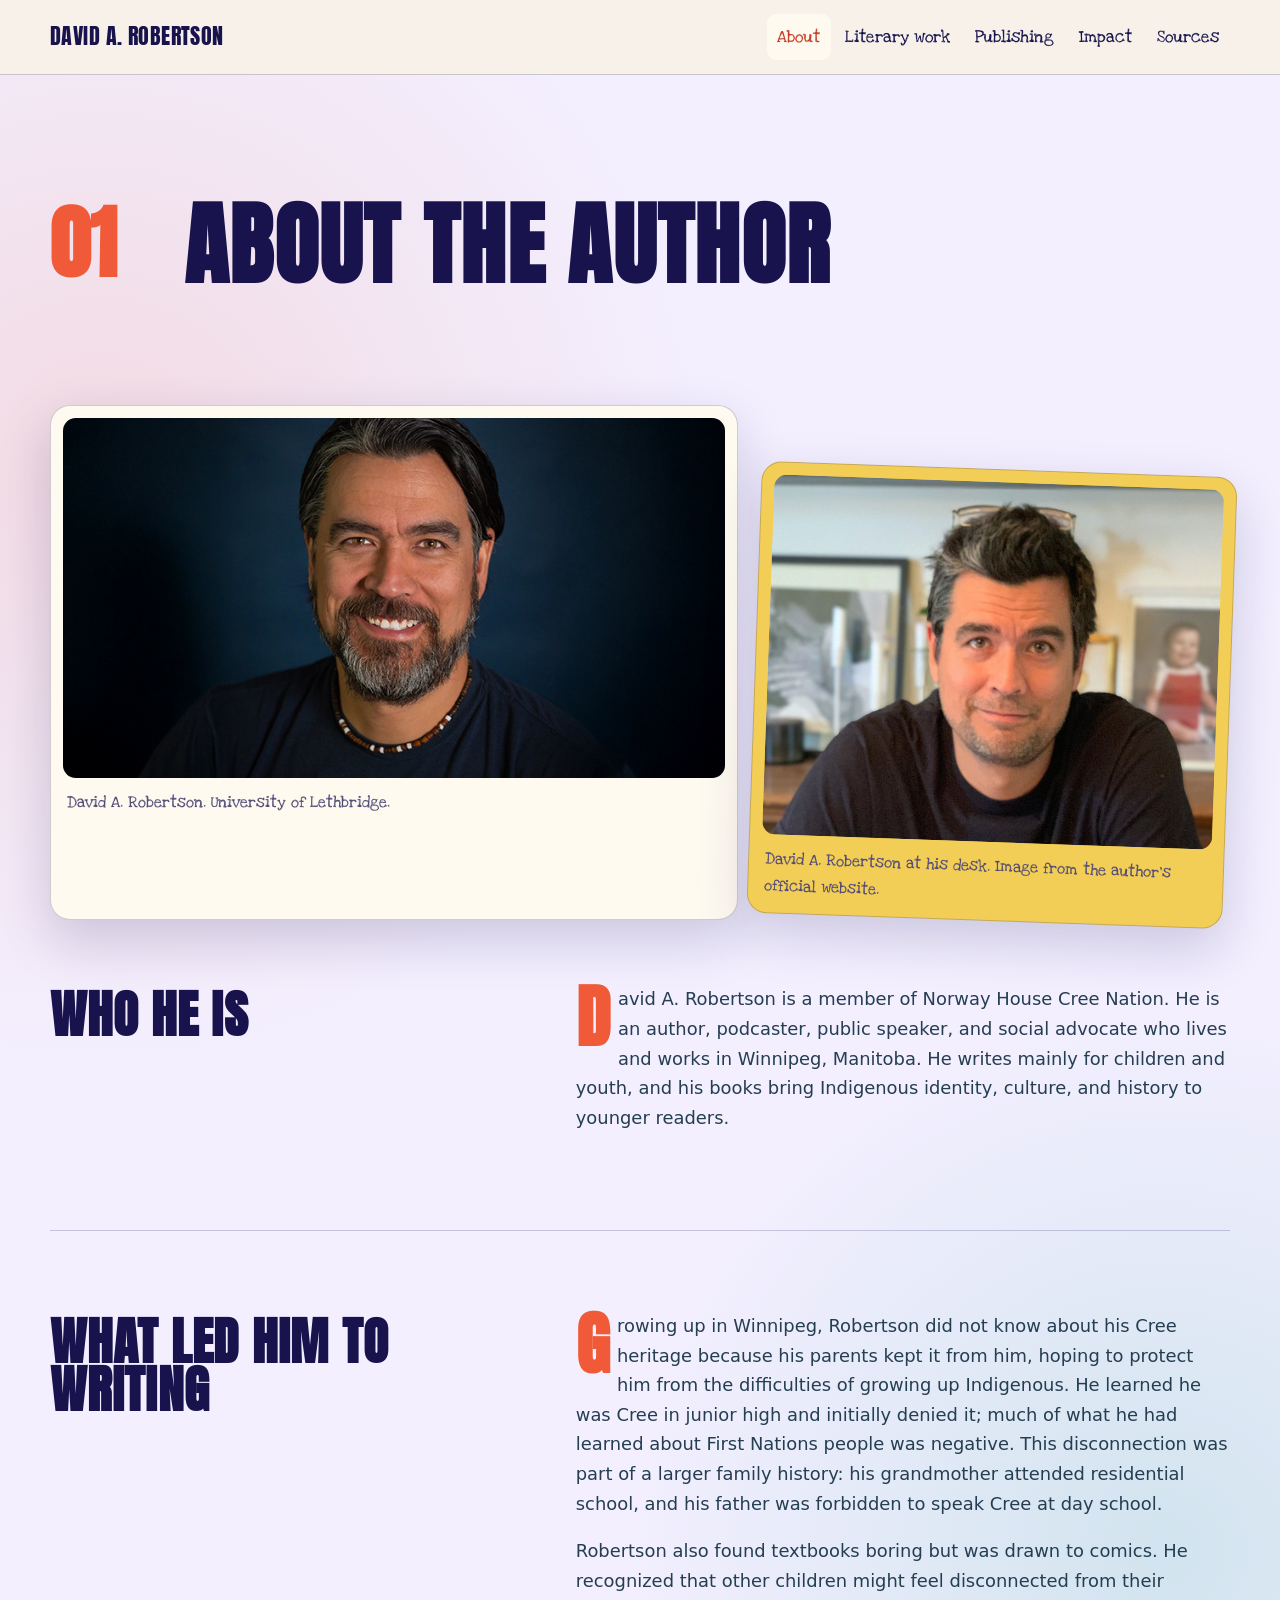
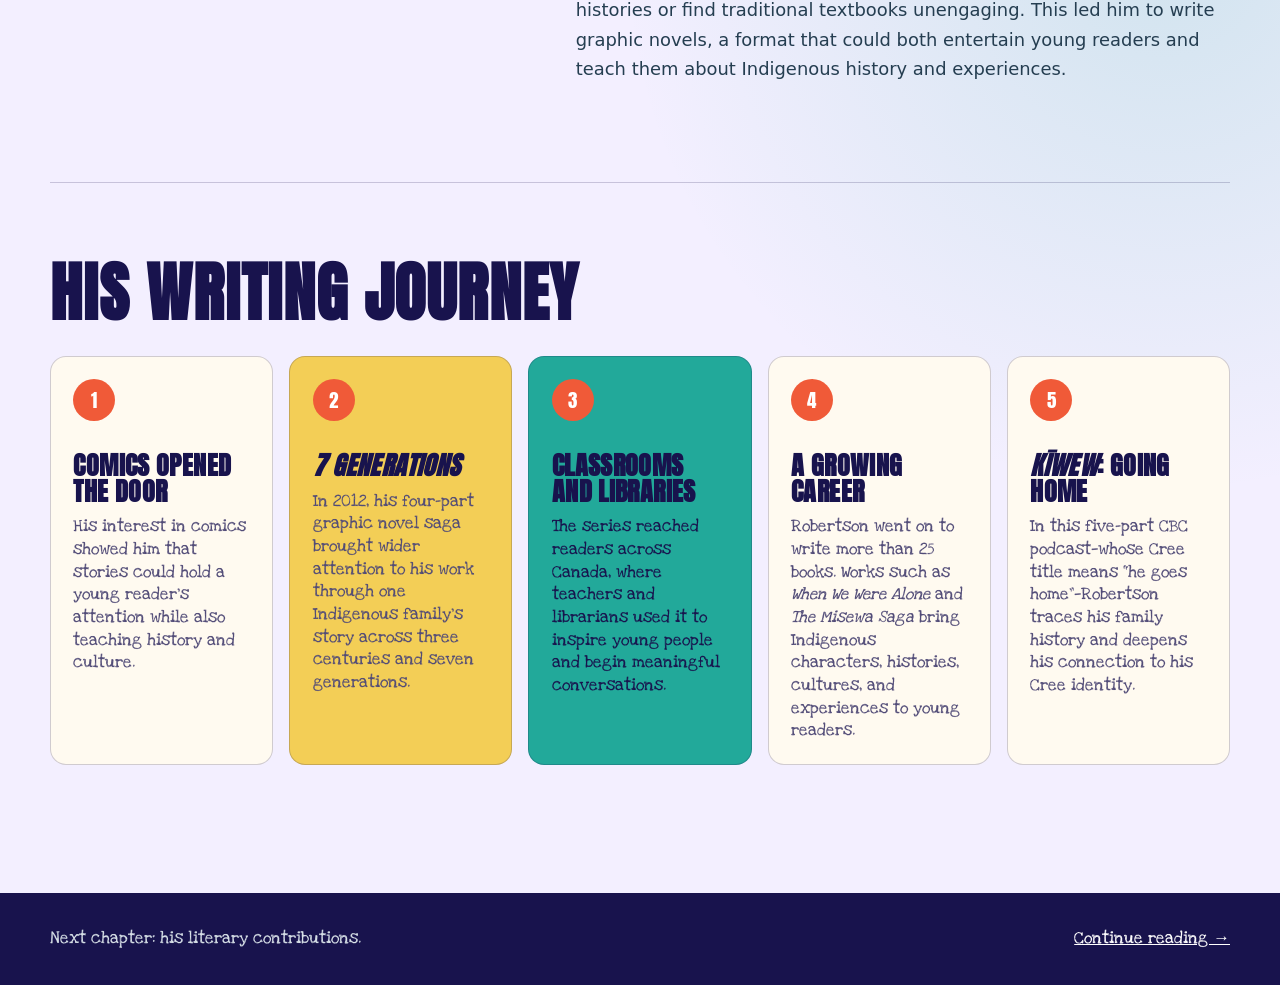
==== commit 5cbafa40: "Add files via upload" ====
--- a/about.html
+++ b/about.html
@@ -390,9 +390,9 @@
 
 .journey-section { margin-top: 5rem; padding-top: 5rem; border-top: 1px solid var(--line); }
 .journey-section > h2 { max-width: 760px; margin: 0 0 2rem; font-size: clamp(2.5rem, 5vw, 4.6rem); }
-.journey-track { display: grid; grid-template-columns: repeat(4, 1fr); gap: 1rem; }
+.journey-track { display: grid; grid-template-columns: repeat(5, 1fr); gap: 1rem; }
 .journey-card { position: relative; min-height: 270px; padding: 1.4rem; background: var(--white); border: 1px solid var(--line); border-radius: 1rem; }
-.journey-card:nth-child(2) { background: var(--gold); transform: translateY(1rem); }
+.journey-card:nth-child(2) { background: var(--gold); }
 .journey-card:nth-child(3) { background: var(--teal); color: var(--ink); }
 .journey-card > span { display: grid; place-items: center; width: 42px; height: 42px; margin-bottom: 2rem; color: white; background: var(--red); border-radius: 50%; font-family: var(--display); font-size: 1.2rem; }
 .journey-card h3 { margin: 0 0 .7rem; font-size: 1.6rem; line-height: 1; }
@@ -403,6 +403,10 @@
 .footer-wrap { padding-block: 2rem; display: flex; align-items: center; justify-content: space-between; gap: 1rem; }
 .footer-wrap p { margin: 0; font-family: var(--hand); font-size: 1.05rem; }
 .footer-wrap a { color: white; }
+
+@media (max-width: 1100px) {
+  .journey-track { grid-template-columns: repeat(3, 1fr); }
+}
 
 @media (max-width: 900px) {
   .menu-button { display: grid; place-items: center; padding: 0; }
@@ -492,8 +496,8 @@
 <main id="main"><header class="page-intro"><div class="page-kicker"><span class="page-number">01</span><div><h1>About the Author</h1></div></div></header><div class="content-wrap">
 <div class="portrait-collage" aria-label="Portraits of David A. Robertson"><figure><img src="/author-lethbridge.jpg" alt="Portrait of David A. Robertson wearing a beaded necklace"><figcaption class="photo-note">David A. Robertson. University of Lethbridge.</figcaption></figure><figure><img src="/author-desk.jpg" alt="David A. Robertson seated at his desk"><figcaption class="photo-note">David A. Robertson at his desk. Image from the author’s official website.</figcaption></figure></div>
 <section class="story-grid"><div class="section-label"><h2>Who He Is</h2></div><div class="section-copy"><p>David A. Robertson is a member of Norway House Cree Nation. He is an author, podcaster, public speaker, and social advocate who lives and works in Winnipeg, Manitoba. He writes mainly for children and youth, and his books bring Indigenous identity, culture, and history to younger readers.</p></div></section>
-<section class="story-grid"><div class="section-label"><h2>What Led Him to Writing</h2></div><div class="section-copy"><p>Growing up as a Cree child in Winnipeg, Robertson felt disconnected from his heritage because his school did not teach Indigenous cultures or histories. He also found textbooks boring but was drawn to comics. He recognized that other children might also feel disconnected from their histories or find traditional textbooks unengaging. This led him to write graphic novels, a format that could both entertain young readers and teach them about Indigenous history and experiences.</p></div></section>
-<section class="journey-section" aria-labelledby="journey-title"><h2 id="journey-title">His Writing Journey</h2><div class="journey-track"><article class="journey-card"><span>1</span><h3>Comics Opened the Door</h3><p>His interest in comics showed him that stories could hold a young reader’s attention while also teaching history and culture.</p></article><article class="journey-card"><span>2</span><h3><cite>7 Generations</cite></h3><p>In 2012, his four-part graphic novel saga brought wider attention to his work through one Indigenous family’s story across three centuries and seven generations.</p></article><article class="journey-card"><span>3</span><h3>Classrooms and Libraries</h3><p>The series reached readers across Canada, where teachers and librarians used it to inspire young people and begin meaningful conversations.</p></article><article class="journey-card"><span>4</span><h3>A Growing Career</h3><p>Robertson went on to write more than 25 books. Works such as <cite>When We Were Alone</cite> and <cite>The Misewa Saga</cite> bring Indigenous characters, histories, cultures, and experiences to young readers.</p></article></div></section>
+<section class="story-grid"><div class="section-label"><h2>What Led Him to Writing</h2></div><div class="section-copy"><p>Growing up in Winnipeg, Robertson did not know about his Cree heritage because his parents kept it from him, hoping to protect him from the difficulties of growing up Indigenous. He learned he was Cree in junior high and initially denied it; much of what he had learned about First Nations people was negative. This disconnection was part of a larger family history: his grandmother attended residential school, and his father was forbidden to speak Cree at day school.</p><p>Robertson also found textbooks boring but was drawn to comics. He recognized that other children might feel disconnected from their histories or find traditional textbooks unengaging. This led him to write graphic novels, a format that could both entertain young readers and teach them about Indigenous history and experiences.</p></div></section>
+<section class="journey-section" aria-labelledby="journey-title"><h2 id="journey-title">His Writing Journey</h2><div class="journey-track"><article class="journey-card"><span>1</span><h3>Comics Opened the Door</h3><p>His interest in comics showed him that stories could hold a young reader’s attention while also teaching history and culture.</p></article><article class="journey-card"><span>2</span><h3><cite>7 Generations</cite></h3><p>In 2012, his four-part graphic novel saga brought wider attention to his work through one Indigenous family’s story across three centuries and seven generations.</p></article><article class="journey-card"><span>3</span><h3>Classrooms and Libraries</h3><p>The series reached readers across Canada, where teachers and librarians used it to inspire young people and begin meaningful conversations.</p></article><article class="journey-card"><span>4</span><h3>A Growing Career</h3><p>Robertson went on to write more than 25 books. Works such as <cite>When We Were Alone</cite> and <cite>The Misewa Saga</cite> bring Indigenous characters, histories, cultures, and experiences to young readers.</p></article><article class="journey-card"><span>5</span><h3><cite>Kīwew</cite>: Going Home</h3><p>In this five-part CBC podcast—whose Cree title means “he goes home”—Robertson traces his family history and deepens his connection to his Cree identity.</p></article></div></section>
 </div></main><footer class="site-footer"><div class="footer-wrap"><p>Next chapter: his literary contributions.</p><p><a href="/literary-contributions">Continue reading →</a></p></div></footer></body></html>
 
 
@@ -503,4 +507,3 @@
 
 
 
-
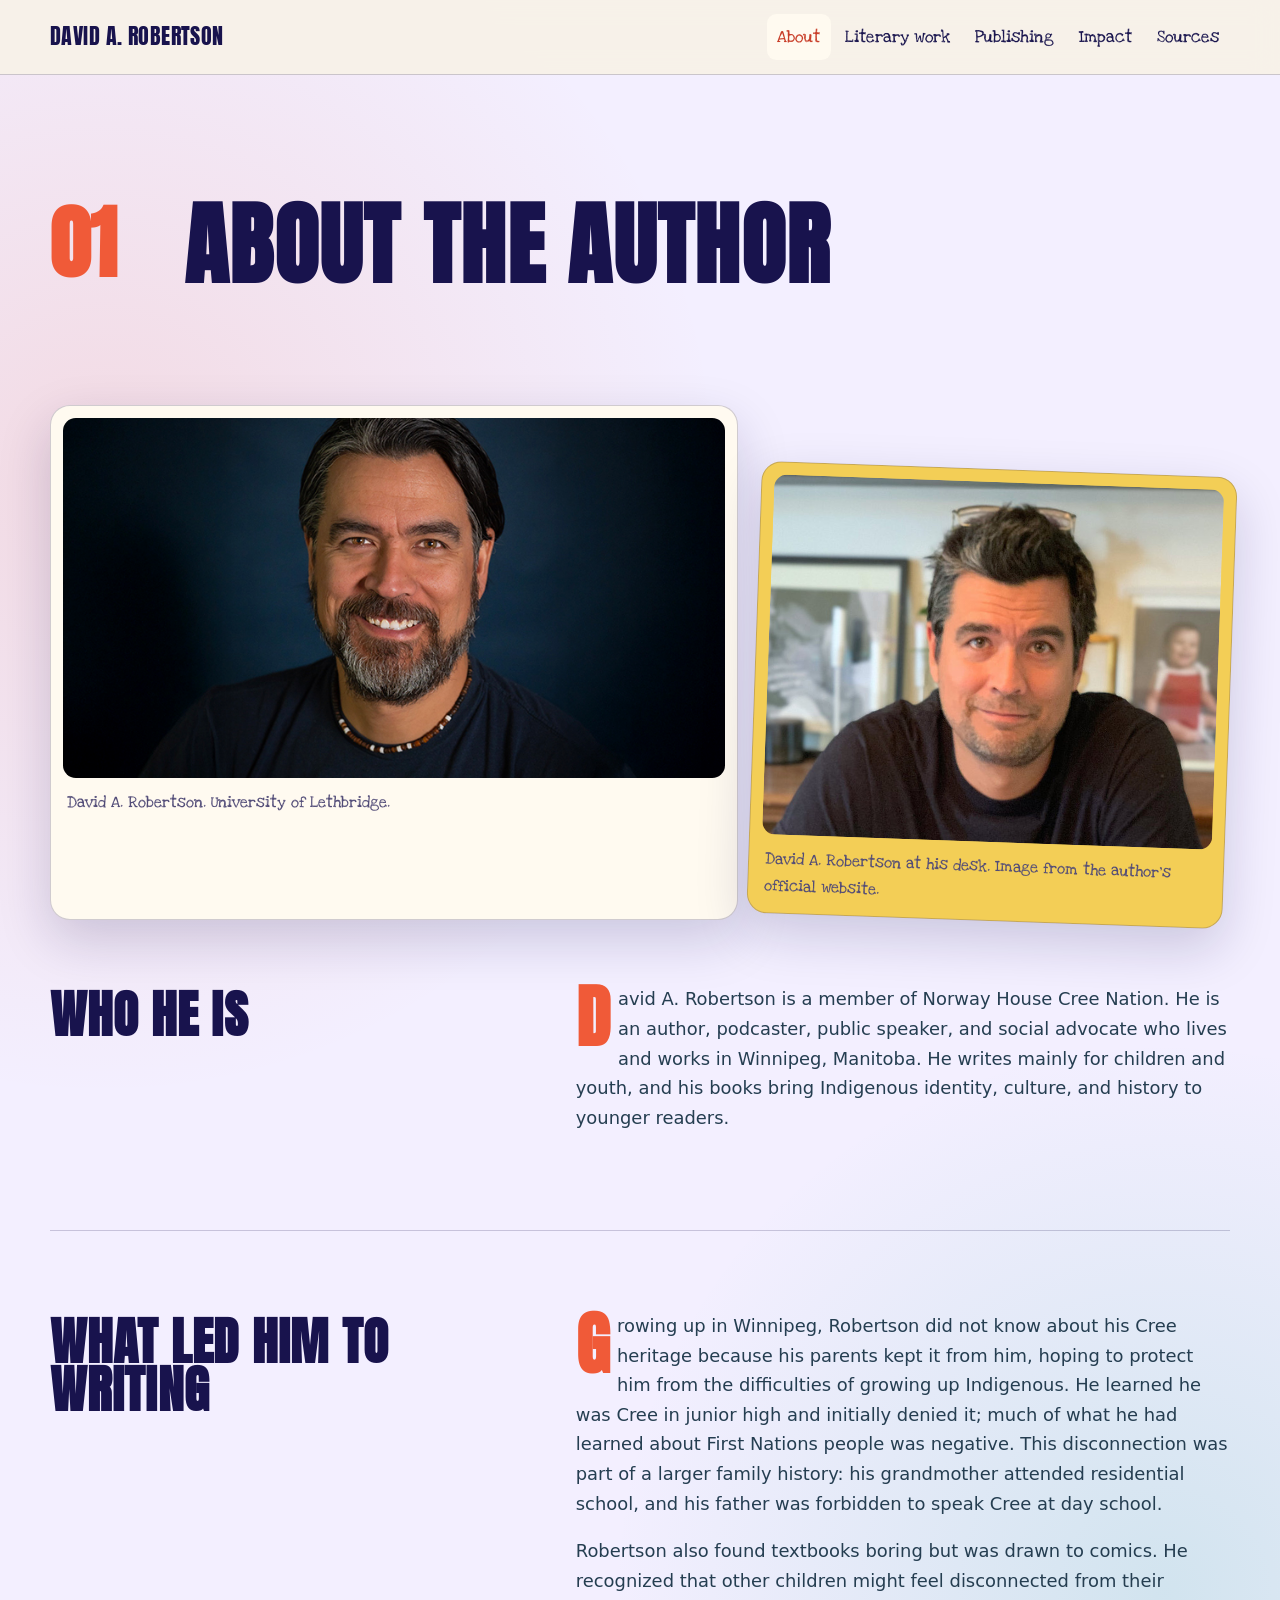
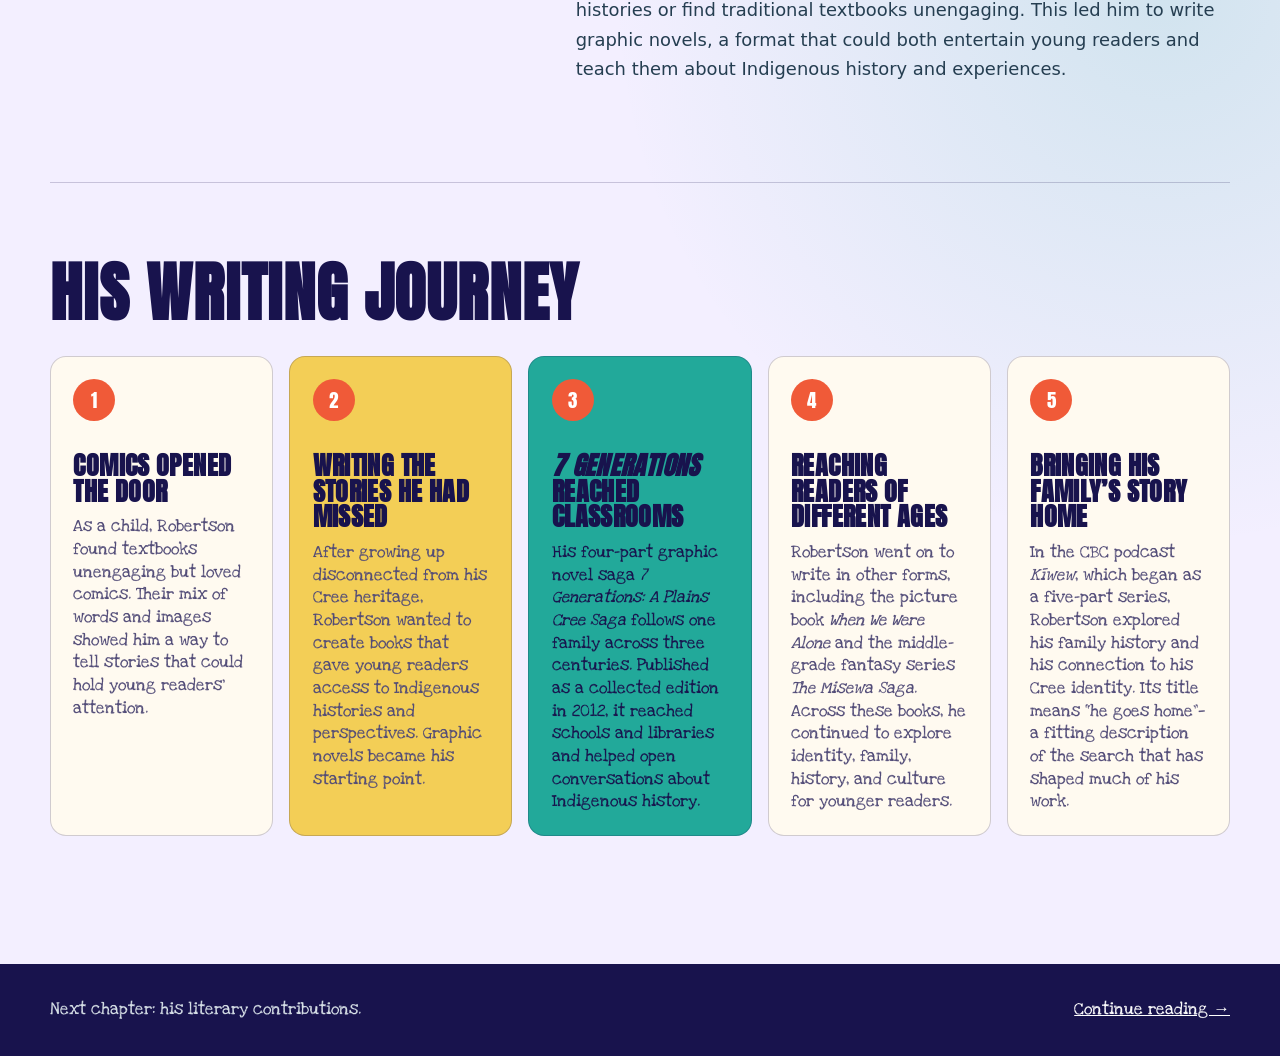
==== commit dc600e01: "Add files via upload" ====
--- a/about.html
+++ b/about.html
@@ -497,7 +497,7 @@
 <div class="portrait-collage" aria-label="Portraits of David A. Robertson"><figure><img src="/author-lethbridge.jpg" alt="Portrait of David A. Robertson wearing a beaded necklace"><figcaption class="photo-note">David A. Robertson. University of Lethbridge.</figcaption></figure><figure><img src="/author-desk.jpg" alt="David A. Robertson seated at his desk"><figcaption class="photo-note">David A. Robertson at his desk. Image from the author’s official website.</figcaption></figure></div>
 <section class="story-grid"><div class="section-label"><h2>Who He Is</h2></div><div class="section-copy"><p>David A. Robertson is a member of Norway House Cree Nation. He is an author, podcaster, public speaker, and social advocate who lives and works in Winnipeg, Manitoba. He writes mainly for children and youth, and his books bring Indigenous identity, culture, and history to younger readers.</p></div></section>
 <section class="story-grid"><div class="section-label"><h2>What Led Him to Writing</h2></div><div class="section-copy"><p>Growing up in Winnipeg, Robertson did not know about his Cree heritage because his parents kept it from him, hoping to protect him from the difficulties of growing up Indigenous. He learned he was Cree in junior high and initially denied it; much of what he had learned about First Nations people was negative. This disconnection was part of a larger family history: his grandmother attended residential school, and his father was forbidden to speak Cree at day school.</p><p>Robertson also found textbooks boring but was drawn to comics. He recognized that other children might feel disconnected from their histories or find traditional textbooks unengaging. This led him to write graphic novels, a format that could both entertain young readers and teach them about Indigenous history and experiences.</p></div></section>
-<section class="journey-section" aria-labelledby="journey-title"><h2 id="journey-title">His Writing Journey</h2><div class="journey-track"><article class="journey-card"><span>1</span><h3>Comics Opened the Door</h3><p>His interest in comics showed him that stories could hold a young reader’s attention while also teaching history and culture.</p></article><article class="journey-card"><span>2</span><h3><cite>7 Generations</cite></h3><p>In 2012, his four-part graphic novel saga brought wider attention to his work through one Indigenous family’s story across three centuries and seven generations.</p></article><article class="journey-card"><span>3</span><h3>Classrooms and Libraries</h3><p>The series reached readers across Canada, where teachers and librarians used it to inspire young people and begin meaningful conversations.</p></article><article class="journey-card"><span>4</span><h3>A Growing Career</h3><p>Robertson went on to write more than 25 books. Works such as <cite>When We Were Alone</cite> and <cite>The Misewa Saga</cite> bring Indigenous characters, histories, cultures, and experiences to young readers.</p></article><article class="journey-card"><span>5</span><h3><cite>Kīwew</cite>: Going Home</h3><p>In this five-part CBC podcast—whose Cree title means “he goes home”—Robertson traces his family history and deepens his connection to his Cree identity.</p></article></div></section>
+<section class="journey-section" aria-labelledby="journey-title"><h2 id="journey-title">His Writing Journey</h2><div class="journey-track"><article class="journey-card"><span>1</span><h3>Comics Opened the Door</h3><p>As a child, Robertson found textbooks unengaging but loved comics. Their mix of words and images showed him a way to tell stories that could hold young readers’ attention.</p></article><article class="journey-card"><span>2</span><h3>Writing the Stories He Had Missed</h3><p>After growing up disconnected from his Cree heritage, Robertson wanted to create books that gave young readers access to Indigenous histories and perspectives. Graphic novels became his starting point.</p></article><article class="journey-card"><span>3</span><h3><cite>7 Generations</cite> Reached Classrooms</h3><p>His four-part graphic novel saga <cite>7 Generations: A Plains Cree Saga</cite> follows one family across three centuries. Published as a collected edition in 2012, it reached schools and libraries and helped open conversations about Indigenous history.</p></article><article class="journey-card"><span>4</span><h3>Reaching Readers of Different Ages</h3><p>Robertson went on to write in other forms, including the picture book <cite>When We Were Alone</cite> and the middle-grade fantasy series <cite>The Misewa Saga</cite>. Across these books, he continued to explore identity, family, history, and culture for younger readers.</p></article><article class="journey-card"><span>5</span><h3>Bringing His Family’s Story Home</h3><p>In the CBC podcast <cite>Kīwew</cite>, which began as a five-part series, Robertson explored his family history and his connection to his Cree identity. Its title means “he goes home”—a fitting description of the search that has shaped much of his work.</p></article></div></section>
 </div></main><footer class="site-footer"><div class="footer-wrap"><p>Next chapter: his literary contributions.</p><p><a href="/literary-contributions">Continue reading →</a></p></div></footer></body></html>
 
 
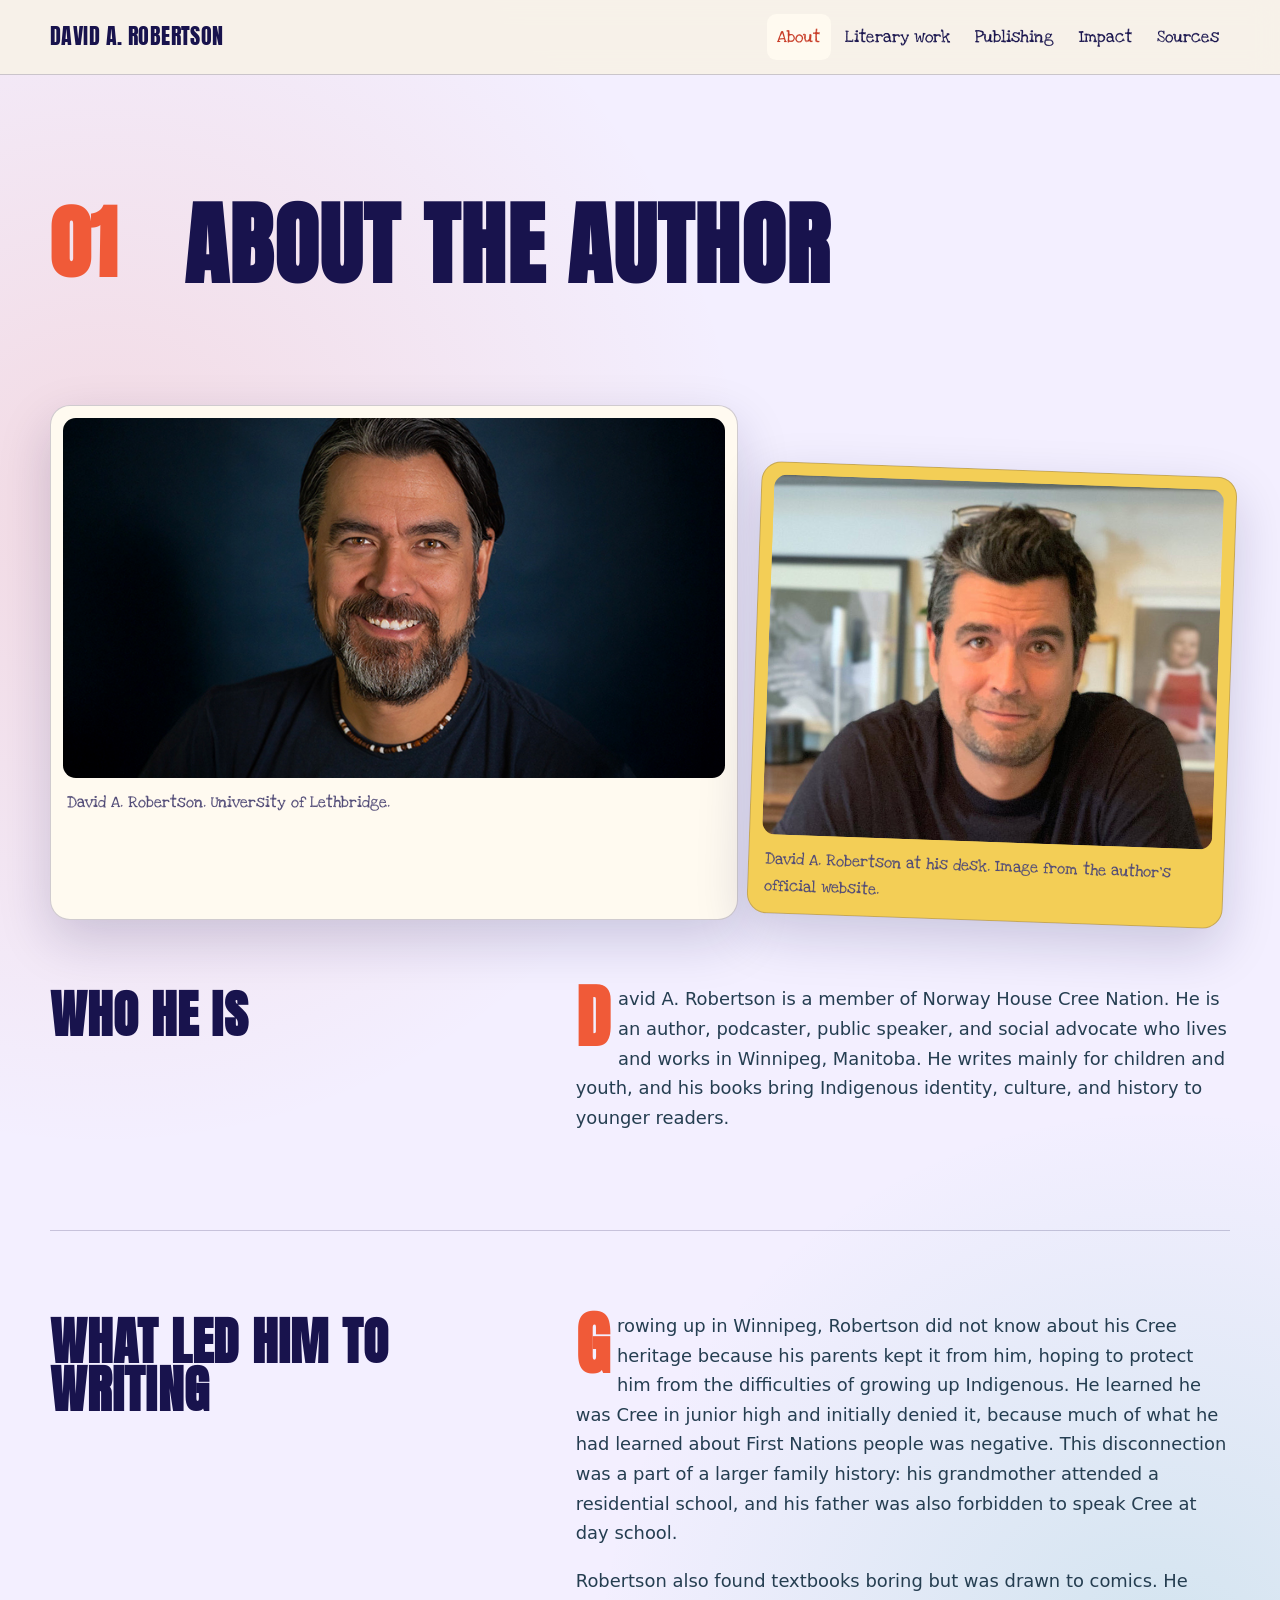
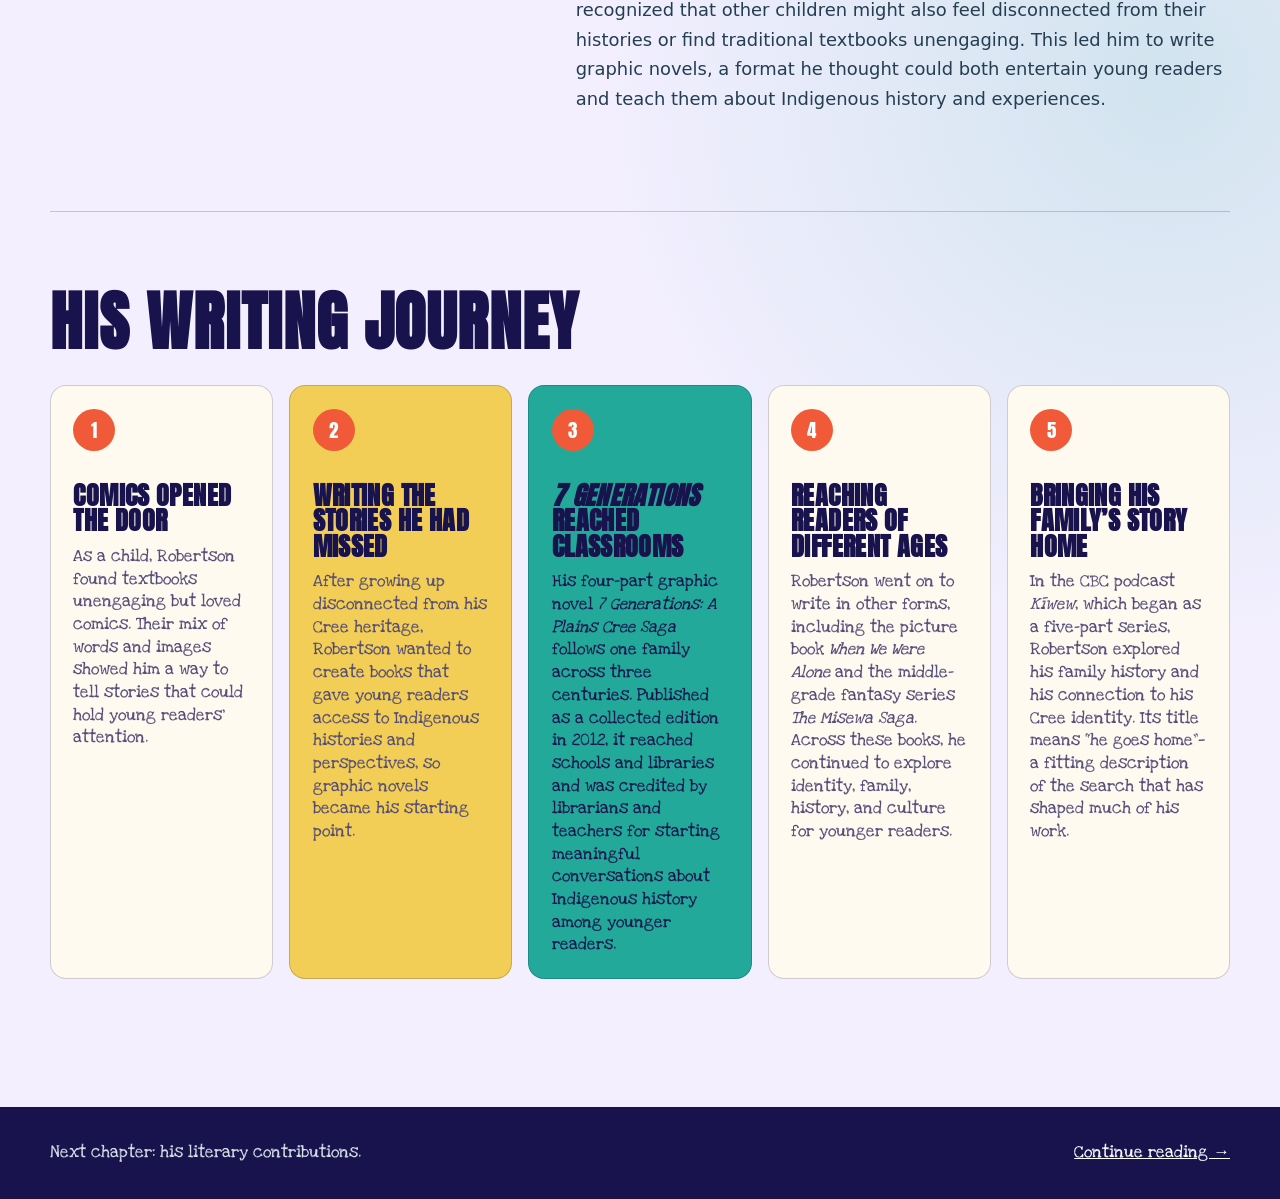
==== commit 2190353c: "Add files via upload" ====
--- a/about.html
+++ b/about.html
@@ -496,8 +496,8 @@
 <main id="main"><header class="page-intro"><div class="page-kicker"><span class="page-number">01</span><div><h1>About the Author</h1></div></div></header><div class="content-wrap">
 <div class="portrait-collage" aria-label="Portraits of David A. Robertson"><figure><img src="/author-lethbridge.jpg" alt="Portrait of David A. Robertson wearing a beaded necklace"><figcaption class="photo-note">David A. Robertson. University of Lethbridge.</figcaption></figure><figure><img src="/author-desk.jpg" alt="David A. Robertson seated at his desk"><figcaption class="photo-note">David A. Robertson at his desk. Image from the author’s official website.</figcaption></figure></div>
 <section class="story-grid"><div class="section-label"><h2>Who He Is</h2></div><div class="section-copy"><p>David A. Robertson is a member of Norway House Cree Nation. He is an author, podcaster, public speaker, and social advocate who lives and works in Winnipeg, Manitoba. He writes mainly for children and youth, and his books bring Indigenous identity, culture, and history to younger readers.</p></div></section>
-<section class="story-grid"><div class="section-label"><h2>What Led Him to Writing</h2></div><div class="section-copy"><p>Growing up in Winnipeg, Robertson did not know about his Cree heritage because his parents kept it from him, hoping to protect him from the difficulties of growing up Indigenous. He learned he was Cree in junior high and initially denied it; much of what he had learned about First Nations people was negative. This disconnection was part of a larger family history: his grandmother attended residential school, and his father was forbidden to speak Cree at day school.</p><p>Robertson also found textbooks boring but was drawn to comics. He recognized that other children might feel disconnected from their histories or find traditional textbooks unengaging. This led him to write graphic novels, a format that could both entertain young readers and teach them about Indigenous history and experiences.</p></div></section>
-<section class="journey-section" aria-labelledby="journey-title"><h2 id="journey-title">His Writing Journey</h2><div class="journey-track"><article class="journey-card"><span>1</span><h3>Comics Opened the Door</h3><p>As a child, Robertson found textbooks unengaging but loved comics. Their mix of words and images showed him a way to tell stories that could hold young readers’ attention.</p></article><article class="journey-card"><span>2</span><h3>Writing the Stories He Had Missed</h3><p>After growing up disconnected from his Cree heritage, Robertson wanted to create books that gave young readers access to Indigenous histories and perspectives. Graphic novels became his starting point.</p></article><article class="journey-card"><span>3</span><h3><cite>7 Generations</cite> Reached Classrooms</h3><p>His four-part graphic novel saga <cite>7 Generations: A Plains Cree Saga</cite> follows one family across three centuries. Published as a collected edition in 2012, it reached schools and libraries and helped open conversations about Indigenous history.</p></article><article class="journey-card"><span>4</span><h3>Reaching Readers of Different Ages</h3><p>Robertson went on to write in other forms, including the picture book <cite>When We Were Alone</cite> and the middle-grade fantasy series <cite>The Misewa Saga</cite>. Across these books, he continued to explore identity, family, history, and culture for younger readers.</p></article><article class="journey-card"><span>5</span><h3>Bringing His Family’s Story Home</h3><p>In the CBC podcast <cite>Kīwew</cite>, which began as a five-part series, Robertson explored his family history and his connection to his Cree identity. Its title means “he goes home”—a fitting description of the search that has shaped much of his work.</p></article></div></section>
+<section class="story-grid"><div class="section-label"><h2>What Led Him to Writing</h2></div><div class="section-copy"><p>Growing up in Winnipeg, Robertson did not know about his Cree heritage because his parents kept it from him, hoping to protect him from the difficulties of growing up Indigenous. He learned he was Cree in junior high and initially denied it, because much of what he had learned about First Nations people was negative. This disconnection was a part of a larger family history: his grandmother attended a residential school, and his father was also forbidden to speak Cree at day school.</p><p>Robertson also found textbooks boring but was drawn to comics. He recognized that other children might also feel disconnected from their histories or find traditional textbooks unengaging. This led him to write graphic novels, a format he thought could both entertain young readers and teach them about Indigenous history and experiences.</p></div></section>
+<section class="journey-section" aria-labelledby="journey-title"><h2 id="journey-title">His Writing Journey</h2><div class="journey-track"><article class="journey-card"><span>1</span><h3>Comics Opened the Door</h3><p>As a child, Robertson found textbooks unengaging but loved comics. Their mix of words and images showed him a way to tell stories that could hold young readers’ attention.</p></article><article class="journey-card"><span>2</span><h3>Writing the Stories He Had Missed</h3><p>After growing up disconnected from his Cree heritage, Robertson wanted to create books that gave young readers access to Indigenous histories and perspectives, so graphic novels became his starting point.</p></article><article class="journey-card"><span>3</span><h3><cite>7 Generations</cite> Reached Classrooms</h3><p>His four-part graphic novel <cite>7 Generations: A Plains Cree Saga</cite> follows one family across three centuries. Published as a collected edition in 2012, it reached schools and libraries and was credited by librarians and teachers for starting meaningful conversations about Indigenous history among younger readers.</p></article><article class="journey-card"><span>4</span><h3>Reaching Readers of Different Ages</h3><p>Robertson went on to write in other forms, including the picture book <cite>When We Were Alone</cite> and the middle-grade fantasy series <cite>The Misewa Saga</cite>. Across these books, he continued to explore identity, family, history, and culture for younger readers.</p></article><article class="journey-card"><span>5</span><h3>Bringing His Family’s Story Home</h3><p>In the CBC podcast <cite>Kīwew</cite>, which began as a five-part series, Robertson explored his family history and his connection to his Cree identity. Its title means “he goes home”—a fitting description of the search that has shaped much of his work.</p></article></div></section>
 </div></main><footer class="site-footer"><div class="footer-wrap"><p>Next chapter: his literary contributions.</p><p><a href="/literary-contributions">Continue reading →</a></p></div></footer></body></html>
 
 
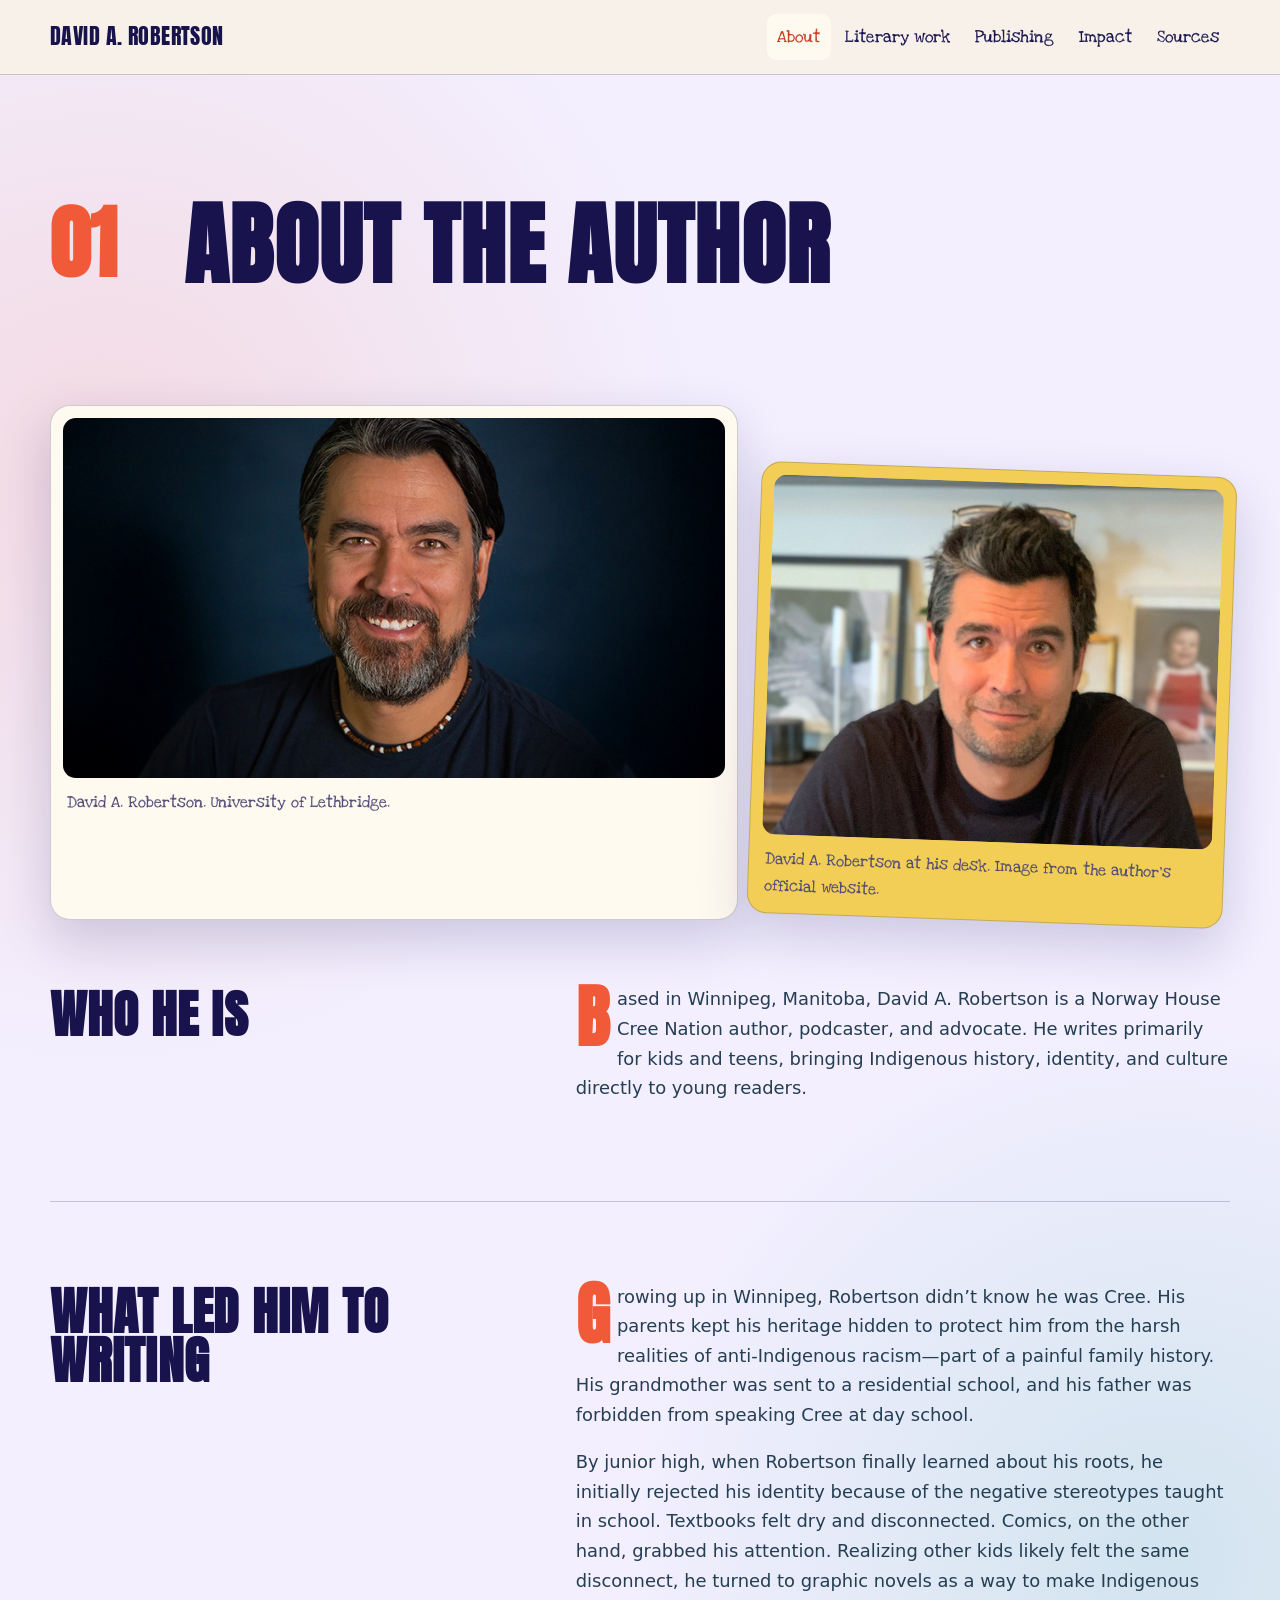
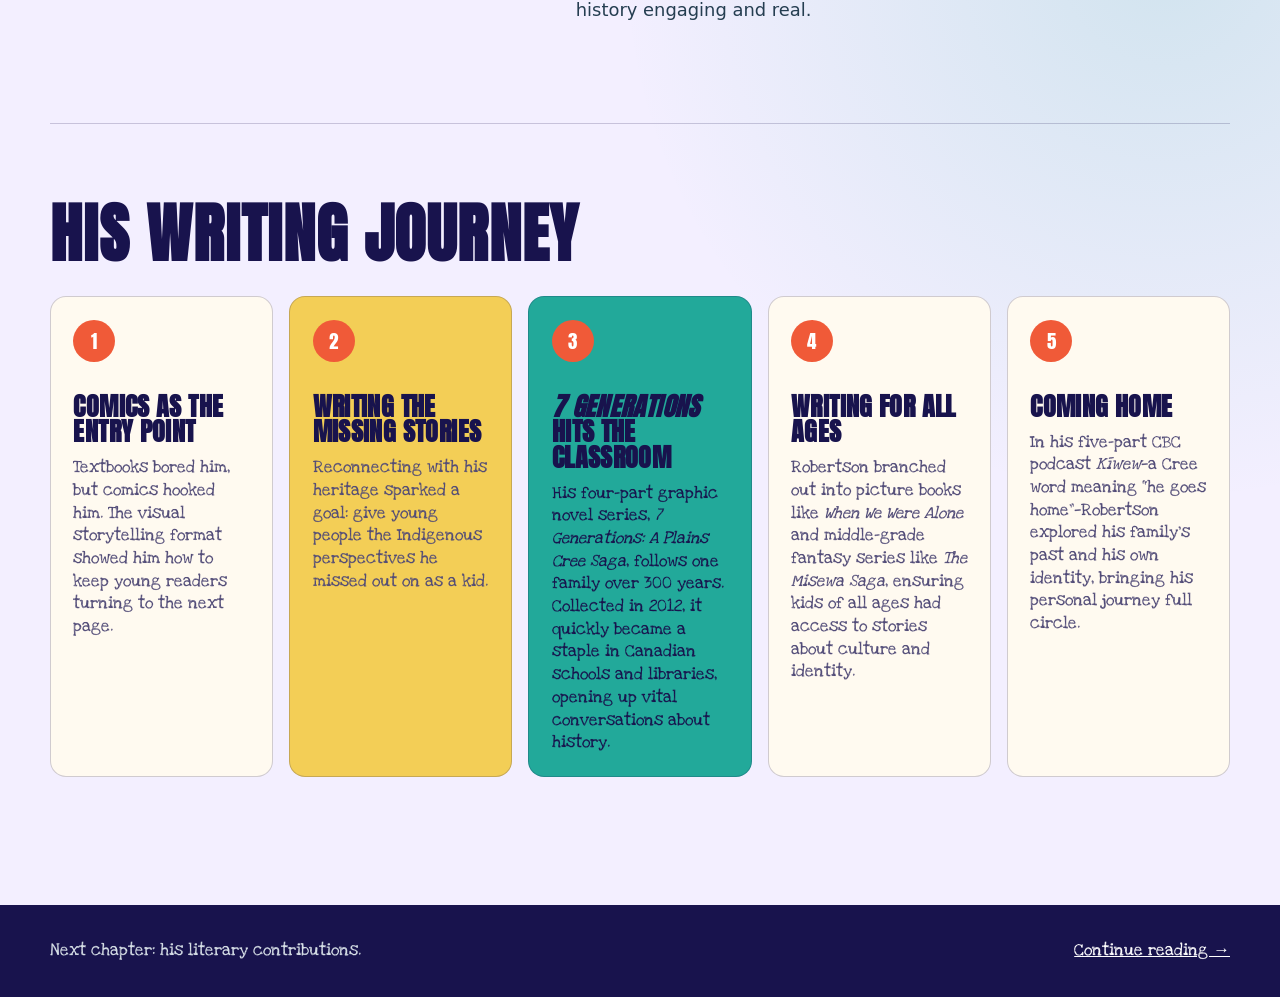
==== commit c2bcafbf: "Add files via upload" ====
--- a/about.html
+++ b/about.html
@@ -495,9 +495,9 @@
 <header class="site-header"><div class="nav-wrap"><a class="brand" href="/"><span class="brand-text">David A. Robertson</span></a><button class="menu-button" type="button" aria-label="Open navigation" aria-expanded="false"><span class="menu-icon" aria-hidden="true"></span></button><nav class="site-nav" aria-label="Main navigation"><a href="/about" aria-current="page">About</a><a href="/literary-contributions">Literary work</a><a href="/publishing-advocacy">Publishing</a><a href="/impact-legacy">Impact</a><a href="/sources">Sources</a></nav></div></header>
 <main id="main"><header class="page-intro"><div class="page-kicker"><span class="page-number">01</span><div><h1>About the Author</h1></div></div></header><div class="content-wrap">
 <div class="portrait-collage" aria-label="Portraits of David A. Robertson"><figure><img src="/author-lethbridge.jpg" alt="Portrait of David A. Robertson wearing a beaded necklace"><figcaption class="photo-note">David A. Robertson. University of Lethbridge.</figcaption></figure><figure><img src="/author-desk.jpg" alt="David A. Robertson seated at his desk"><figcaption class="photo-note">David A. Robertson at his desk. Image from the author’s official website.</figcaption></figure></div>
-<section class="story-grid"><div class="section-label"><h2>Who He Is</h2></div><div class="section-copy"><p>David A. Robertson is a member of Norway House Cree Nation. He is an author, podcaster, public speaker, and social advocate who lives and works in Winnipeg, Manitoba. He writes mainly for children and youth, and his books bring Indigenous identity, culture, and history to younger readers.</p></div></section>
-<section class="story-grid"><div class="section-label"><h2>What Led Him to Writing</h2></div><div class="section-copy"><p>Growing up in Winnipeg, Robertson did not know about his Cree heritage because his parents kept it from him, hoping to protect him from the difficulties of growing up Indigenous. He learned he was Cree in junior high and initially denied it, because much of what he had learned about First Nations people was negative. This disconnection was a part of a larger family history: his grandmother attended a residential school, and his father was also forbidden to speak Cree at day school.</p><p>Robertson also found textbooks boring but was drawn to comics. He recognized that other children might also feel disconnected from their histories or find traditional textbooks unengaging. This led him to write graphic novels, a format he thought could both entertain young readers and teach them about Indigenous history and experiences.</p></div></section>
-<section class="journey-section" aria-labelledby="journey-title"><h2 id="journey-title">His Writing Journey</h2><div class="journey-track"><article class="journey-card"><span>1</span><h3>Comics Opened the Door</h3><p>As a child, Robertson found textbooks unengaging but loved comics. Their mix of words and images showed him a way to tell stories that could hold young readers’ attention.</p></article><article class="journey-card"><span>2</span><h3>Writing the Stories He Had Missed</h3><p>After growing up disconnected from his Cree heritage, Robertson wanted to create books that gave young readers access to Indigenous histories and perspectives, so graphic novels became his starting point.</p></article><article class="journey-card"><span>3</span><h3><cite>7 Generations</cite> Reached Classrooms</h3><p>His four-part graphic novel <cite>7 Generations: A Plains Cree Saga</cite> follows one family across three centuries. Published as a collected edition in 2012, it reached schools and libraries and was credited by librarians and teachers for starting meaningful conversations about Indigenous history among younger readers.</p></article><article class="journey-card"><span>4</span><h3>Reaching Readers of Different Ages</h3><p>Robertson went on to write in other forms, including the picture book <cite>When We Were Alone</cite> and the middle-grade fantasy series <cite>The Misewa Saga</cite>. Across these books, he continued to explore identity, family, history, and culture for younger readers.</p></article><article class="journey-card"><span>5</span><h3>Bringing His Family’s Story Home</h3><p>In the CBC podcast <cite>Kīwew</cite>, which began as a five-part series, Robertson explored his family history and his connection to his Cree identity. Its title means “he goes home”—a fitting description of the search that has shaped much of his work.</p></article></div></section>
+<section class="story-grid"><div class="section-label"><h2>Who He Is</h2></div><div class="section-copy"><p>Based in Winnipeg, Manitoba, David A. Robertson is a Norway House Cree Nation author, podcaster, and advocate. He writes primarily for kids and teens, bringing Indigenous history, identity, and culture directly to young readers.</p></div></section>
+<section class="story-grid"><div class="section-label"><h2>What Led Him to Writing</h2></div><div class="section-copy"><p>Growing up in Winnipeg, Robertson didn’t know he was Cree. His parents kept his heritage hidden to protect him from the harsh realities of anti-Indigenous racism—part of a painful family history. His grandmother was sent to a residential school, and his father was forbidden from speaking Cree at day school.</p><p>By junior high, when Robertson finally learned about his roots, he initially rejected his identity because of the negative stereotypes taught in school. Textbooks felt dry and disconnected. Comics, on the other hand, grabbed his attention. Realizing other kids likely felt the same disconnect, he turned to graphic novels as a way to make Indigenous history engaging and real.</p></div></section>
+<section class="journey-section" aria-labelledby="journey-title"><h2 id="journey-title">His Writing Journey</h2><div class="journey-track"><article class="journey-card"><span>1</span><h3>Comics as the Entry Point</h3><p>Textbooks bored him, but comics hooked him. The visual storytelling format showed him how to keep young readers turning to the next page.</p></article><article class="journey-card"><span>2</span><h3>Writing the Missing Stories</h3><p>Reconnecting with his heritage sparked a goal: give young people the Indigenous perspectives he missed out on as a kid.</p></article><article class="journey-card"><span>3</span><h3><cite>7 Generations</cite> Hits the Classroom</h3><p>His four-part graphic novel series, <cite>7 Generations: A Plains Cree Saga</cite>, follows one family over 300 years. Collected in 2012, it quickly became a staple in Canadian schools and libraries, opening up vital conversations about history.</p></article><article class="journey-card"><span>4</span><h3>Writing for All Ages</h3><p>Robertson branched out into picture books like <cite>When We Were Alone</cite> and middle-grade fantasy series like <cite>The Misewa Saga</cite>, ensuring kids of all ages had access to stories about culture and identity.</p></article><article class="journey-card"><span>5</span><h3>Coming Home</h3><p>In his five-part CBC podcast <cite>Kīwew</cite>—a Cree word meaning “he goes home”—Robertson explored his family’s past and his own identity, bringing his personal journey full circle.</p></article></div></section>
 </div></main><footer class="site-footer"><div class="footer-wrap"><p>Next chapter: his literary contributions.</p><p><a href="/literary-contributions">Continue reading →</a></p></div></footer></body></html>
 
 
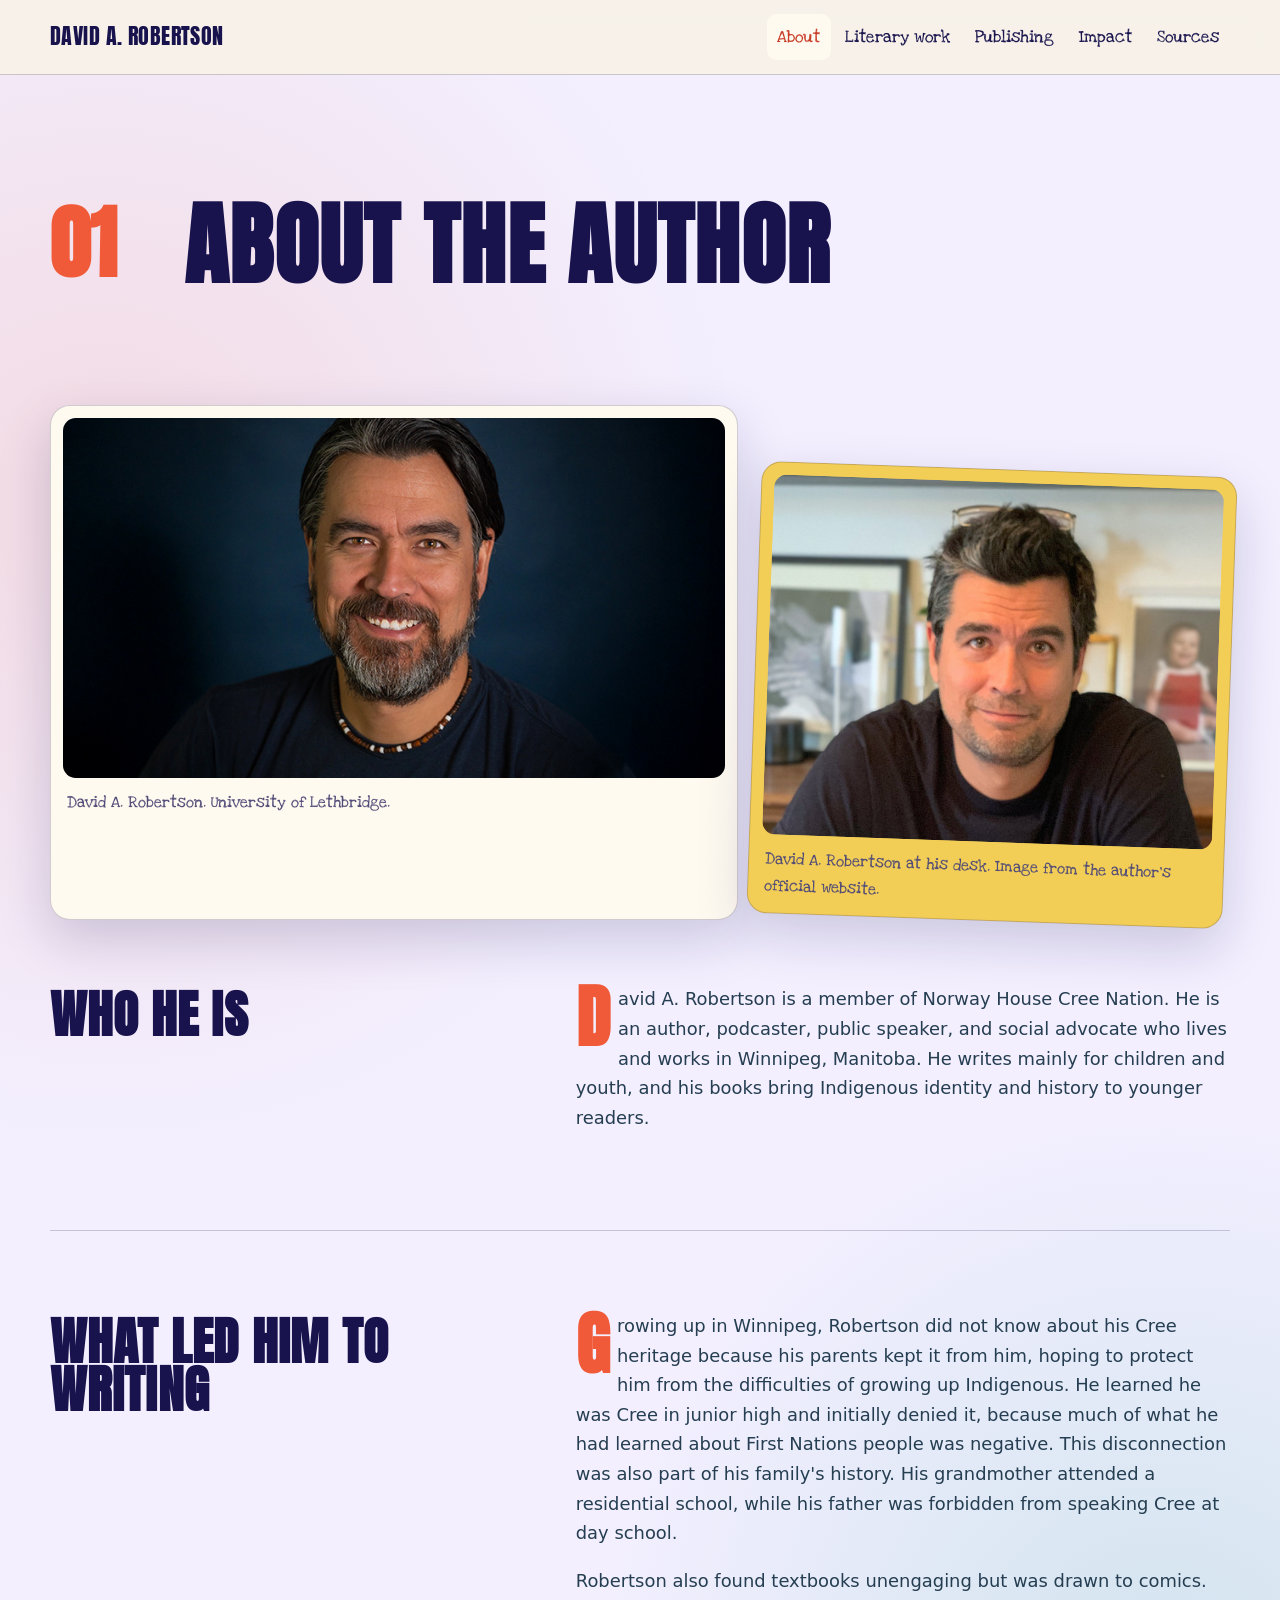
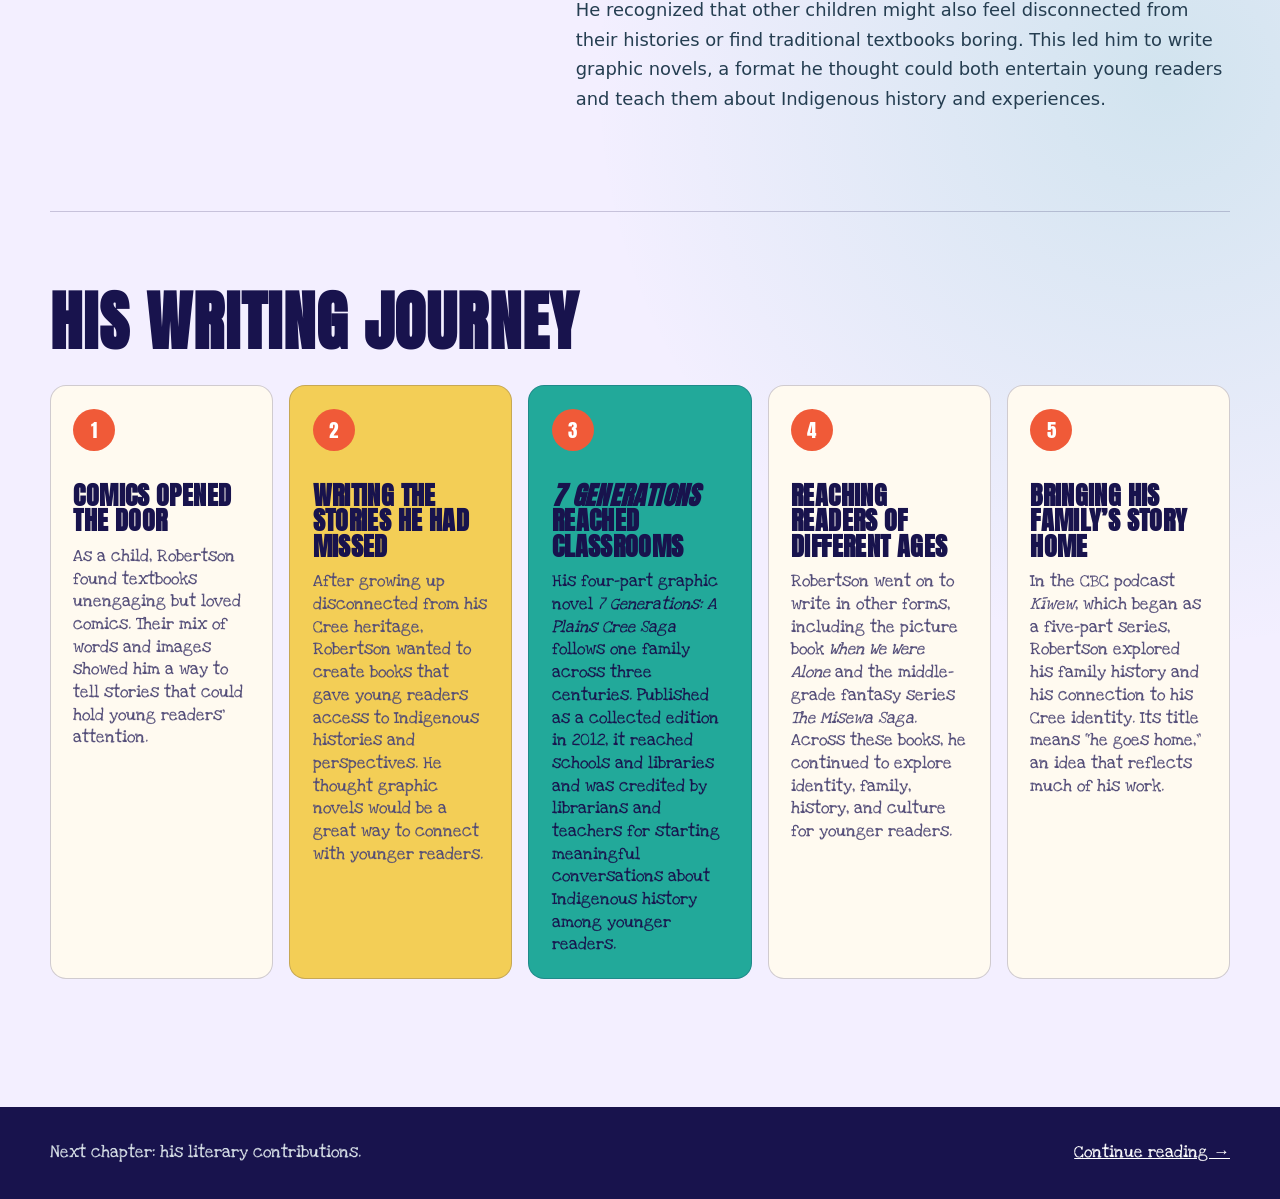
==== commit cede60f0: "Add files via upload" ====
--- a/about.html
+++ b/about.html
@@ -495,9 +495,9 @@
 <header class="site-header"><div class="nav-wrap"><a class="brand" href="/"><span class="brand-text">David A. Robertson</span></a><button class="menu-button" type="button" aria-label="Open navigation" aria-expanded="false"><span class="menu-icon" aria-hidden="true"></span></button><nav class="site-nav" aria-label="Main navigation"><a href="/about" aria-current="page">About</a><a href="/literary-contributions">Literary work</a><a href="/publishing-advocacy">Publishing</a><a href="/impact-legacy">Impact</a><a href="/sources">Sources</a></nav></div></header>
 <main id="main"><header class="page-intro"><div class="page-kicker"><span class="page-number">01</span><div><h1>About the Author</h1></div></div></header><div class="content-wrap">
 <div class="portrait-collage" aria-label="Portraits of David A. Robertson"><figure><img src="/author-lethbridge.jpg" alt="Portrait of David A. Robertson wearing a beaded necklace"><figcaption class="photo-note">David A. Robertson. University of Lethbridge.</figcaption></figure><figure><img src="/author-desk.jpg" alt="David A. Robertson seated at his desk"><figcaption class="photo-note">David A. Robertson at his desk. Image from the author’s official website.</figcaption></figure></div>
-<section class="story-grid"><div class="section-label"><h2>Who He Is</h2></div><div class="section-copy"><p>Based in Winnipeg, Manitoba, David A. Robertson is a Norway House Cree Nation author, podcaster, and advocate. He writes primarily for kids and teens, bringing Indigenous history, identity, and culture directly to young readers.</p></div></section>
-<section class="story-grid"><div class="section-label"><h2>What Led Him to Writing</h2></div><div class="section-copy"><p>Growing up in Winnipeg, Robertson didn’t know he was Cree. His parents kept his heritage hidden to protect him from the harsh realities of anti-Indigenous racism—part of a painful family history. His grandmother was sent to a residential school, and his father was forbidden from speaking Cree at day school.</p><p>By junior high, when Robertson finally learned about his roots, he initially rejected his identity because of the negative stereotypes taught in school. Textbooks felt dry and disconnected. Comics, on the other hand, grabbed his attention. Realizing other kids likely felt the same disconnect, he turned to graphic novels as a way to make Indigenous history engaging and real.</p></div></section>
-<section class="journey-section" aria-labelledby="journey-title"><h2 id="journey-title">His Writing Journey</h2><div class="journey-track"><article class="journey-card"><span>1</span><h3>Comics as the Entry Point</h3><p>Textbooks bored him, but comics hooked him. The visual storytelling format showed him how to keep young readers turning to the next page.</p></article><article class="journey-card"><span>2</span><h3>Writing the Missing Stories</h3><p>Reconnecting with his heritage sparked a goal: give young people the Indigenous perspectives he missed out on as a kid.</p></article><article class="journey-card"><span>3</span><h3><cite>7 Generations</cite> Hits the Classroom</h3><p>His four-part graphic novel series, <cite>7 Generations: A Plains Cree Saga</cite>, follows one family over 300 years. Collected in 2012, it quickly became a staple in Canadian schools and libraries, opening up vital conversations about history.</p></article><article class="journey-card"><span>4</span><h3>Writing for All Ages</h3><p>Robertson branched out into picture books like <cite>When We Were Alone</cite> and middle-grade fantasy series like <cite>The Misewa Saga</cite>, ensuring kids of all ages had access to stories about culture and identity.</p></article><article class="journey-card"><span>5</span><h3>Coming Home</h3><p>In his five-part CBC podcast <cite>Kīwew</cite>—a Cree word meaning “he goes home”—Robertson explored his family’s past and his own identity, bringing his personal journey full circle.</p></article></div></section>
+<section class="story-grid"><div class="section-label"><h2>Who He Is</h2></div><div class="section-copy"><p>David A. Robertson is a member of Norway House Cree Nation. He is an author, podcaster, public speaker, and social advocate who lives and works in Winnipeg, Manitoba. He writes mainly for children and youth, and his books bring Indigenous identity and history to younger readers.</p></div></section>
+<section class="story-grid"><div class="section-label"><h2>What Led Him to Writing</h2></div><div class="section-copy"><p>Growing up in Winnipeg, Robertson did not know about his Cree heritage because his parents kept it from him, hoping to protect him from the difficulties of growing up Indigenous. He learned he was Cree in junior high and initially denied it, because much of what he had learned about First Nations people was negative. This disconnection was also part of his family's history. His grandmother attended a residential school, while his father was forbidden from speaking Cree at day school.</p><p>Robertson also found textbooks unengaging but was drawn to comics. He recognized that other children might also feel disconnected from their histories or find traditional textbooks boring. This led him to write graphic novels, a format he thought could both entertain young readers and teach them about Indigenous history and experiences.</p></div></section>
+<section class="journey-section" aria-labelledby="journey-title"><h2 id="journey-title">His Writing Journey</h2><div class="journey-track"><article class="journey-card"><span>1</span><h3>Comics Opened the Door</h3><p>As a child, Robertson found textbooks unengaging but loved comics. Their mix of words and images showed him a way to tell stories that could hold young readers’ attention.</p></article><article class="journey-card"><span>2</span><h3>Writing the Stories He Had Missed</h3><p>After growing up disconnected from his Cree heritage, Robertson wanted to create books that gave young readers access to Indigenous histories and perspectives. He thought graphic novels would be a great way to connect with younger readers.</p></article><article class="journey-card"><span>3</span><h3><cite>7 Generations</cite> Reached Classrooms</h3><p>His four-part graphic novel <cite>7 Generations: A Plains Cree Saga</cite> follows one family across three centuries. Published as a collected edition in 2012, it reached schools and libraries and was credited by librarians and teachers for starting meaningful conversations about Indigenous history among younger readers.</p></article><article class="journey-card"><span>4</span><h3>Reaching Readers of Different Ages</h3><p>Robertson went on to write in other forms, including the picture book <cite>When We Were Alone</cite> and the middle-grade fantasy series <cite>The Misewa Saga</cite>. Across these books, he continued to explore identity, family, history, and culture for younger readers.</p></article><article class="journey-card"><span>5</span><h3>Bringing His Family’s Story Home</h3><p>In the CBC podcast <cite>Kīwew</cite>, which began as a five-part series, Robertson explored his family history and his connection to his Cree identity. Its title means “he goes home,” an idea that reflects much of his work.</p></article></div></section>
 </div></main><footer class="site-footer"><div class="footer-wrap"><p>Next chapter: his literary contributions.</p><p><a href="/literary-contributions">Continue reading →</a></p></div></footer></body></html>
 
 
